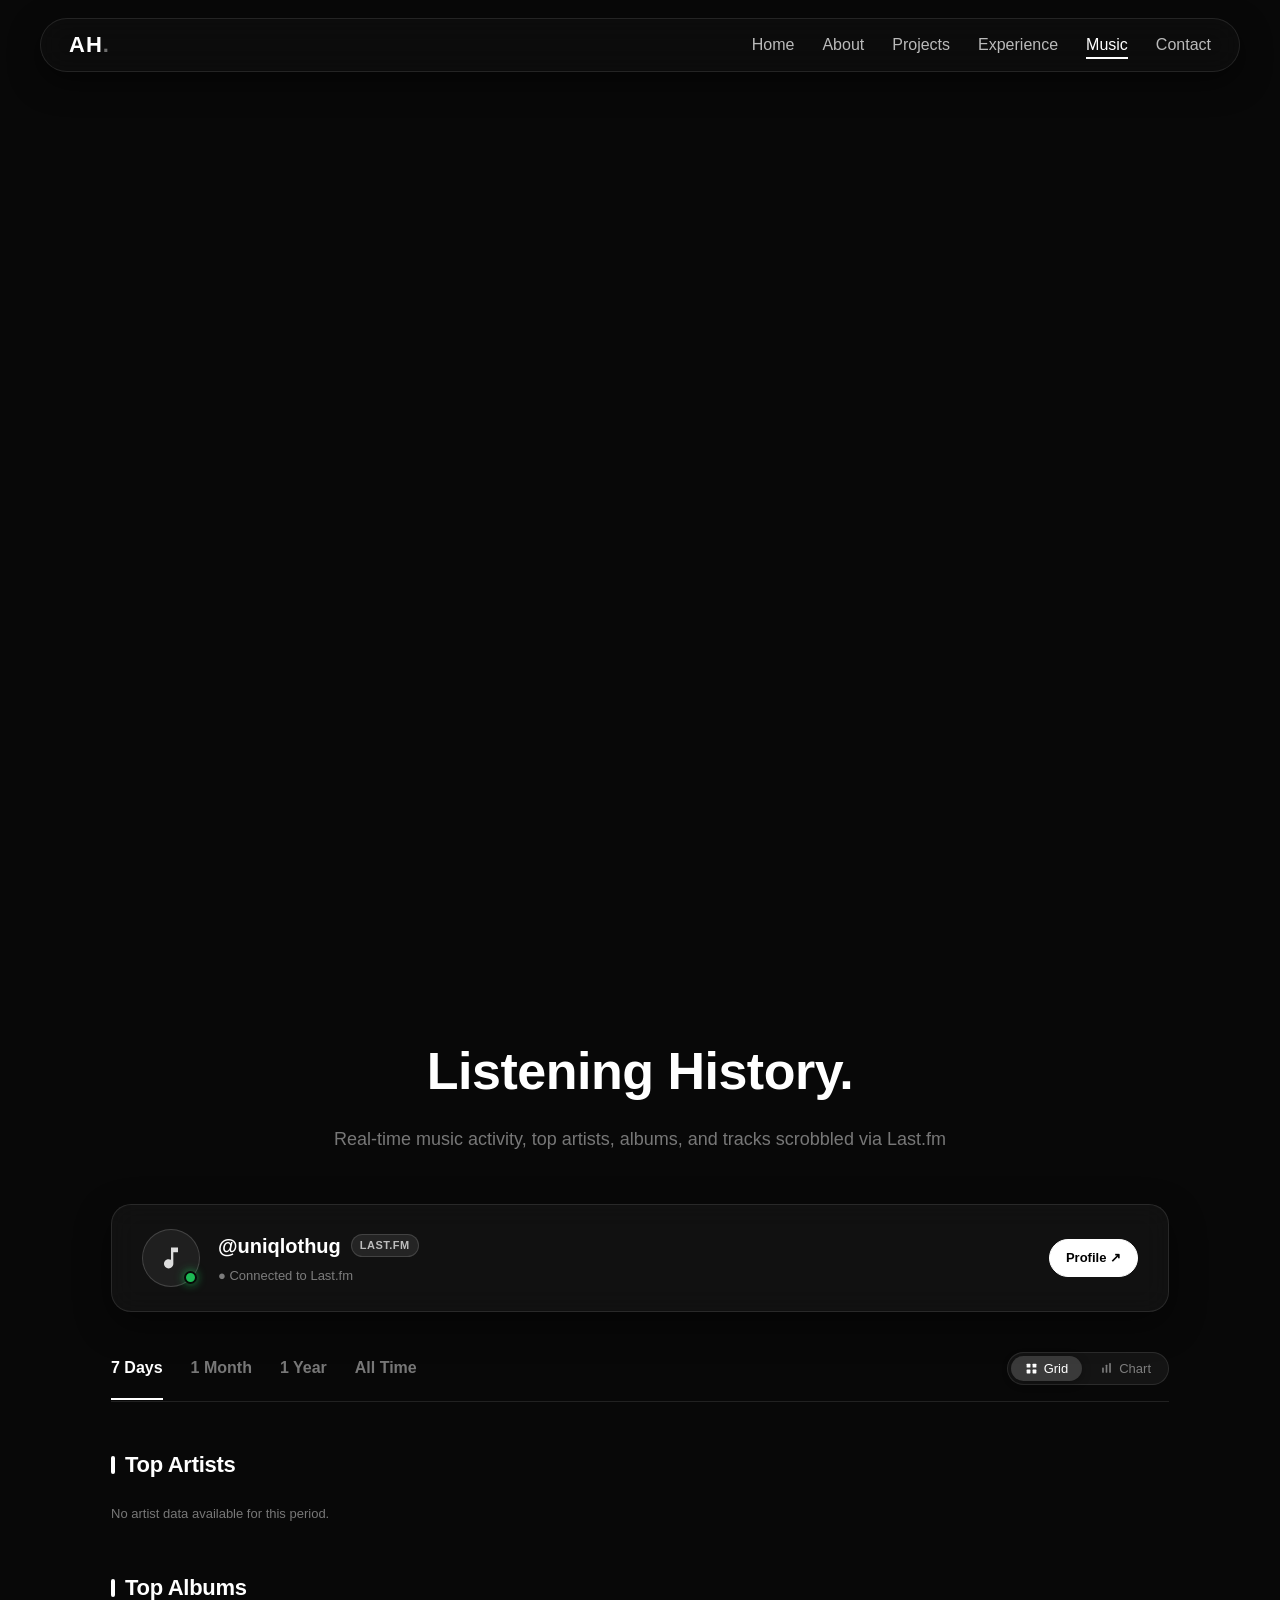
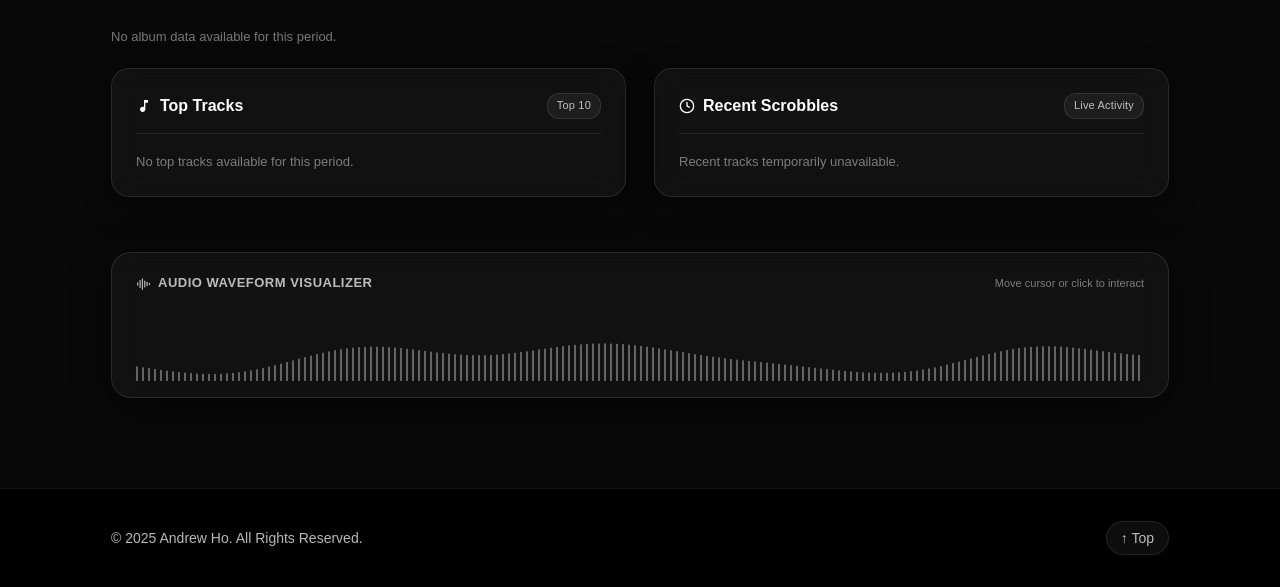
==== music.html @ 62d34abd "added last fm section" ====
<!doctype html>
<html lang="en">
  <head>
    <meta charset="UTF-8" />
    <meta name="viewport" content="width=device-width, initial-scale=1.0" />
    <title>Music | Andrew Ho</title>
    <link rel="stylesheet" href="style.css" />
    <link rel="stylesheet" href="music.css" />
  </head>

  <body>
    <!-- ----------------------- navigation ----------------------- -->
    <header id="header">
      <div class="container">
        <nav id="navbar">
          <a href="index.html#header" class="nav-logo">AH<span>.</span></a>
          <ul class="nav-links" id="navLinks">
            <li><a href="index.html#header">Home</a></li>
            <li><a href="index.html#about">About</a></li>
            <li><a href="index.html#projects">Projects</a></li>
            <li><a href="index.html#experience">Experience</a></li>
            <li><a href="music.html" class="active">Music</a></li>
            <li><a href="index.html#contact">Contact</a></li>
          </ul>
          <div class="nav-toggle" id="navToggle" aria-label="Toggle navigation">
            <span></span>
            <span></span>
            <span></span>
          </div>
        </nav>
      </div>
    </header>

    <!-- ----------------------- music section ----------------------- -->
    <section class="music-page-section" id="music">
      <div class="container">
        <!-- Section Header -->
        <h1 class="section-title">Listening History<span>.</span></h1>
        <p class="section-subtitle">
          Real-time music activity, top artists, albums, and tracks scrobbled
          via Last.fm
        </p>

        <!-- User Stats & Profile Card -->
        <div class="music-user-card">
          <div class="user-card-left">
            <div class="user-avatar-wrap">
              <svg
                viewBox="0 0 24 24"
                width="28"
                height="28"
                fill="currentColor"
              >
                <path
                  d="M12 3v10.55c-.59-.34-1.27-.55-2-.55-2.21 0-4 1.79-4 4s1.79 4 4 4 4-1.79 4-4V7h4V3h-6z"
                />
              </svg>
              <div
                class="user-status-ping"
                title="Live scrobbling active"
              ></div>
            </div>
            <div class="user-info-text">
              <h3>
                <span id="displayUsername">uniqlothug</span>
                <span class="user-account-badge">Last.fm</span>
              </h3>
              <p class="user-sub-status">
                <span>● Connected to Last.fm</span>
              </p>
            </div>
          </div>

          <div class="user-card-actions">
            <a
              class="music-btn music-btn-primary"
              id="lfmProfileBtn"
              href="https://www.last.fm/user/uniqlothug"
              target="_blank"
              rel="noopener noreferrer"
            >
              Profile ↗
            </a>
          </div>
        </div>

        <!-- Filter & Control Panel -->
        <div class="music-controls-panel">
          <!-- Time Period Tabs -->
          <div class="music-tabs" role="tablist" aria-label="Time period">
            <button
              class="music-tab active"
              data-period="7day"
              role="tab"
              aria-selected="true"
            >
              7 Days
            </button>
            <button
              class="music-tab"
              data-period="1month"
              role="tab"
              aria-selected="false"
            >
              1 Month
            </button>
            <button
              class="music-tab"
              data-period="12month"
              role="tab"
              aria-selected="false"
            >
              1 Year
            </button>
            <button
              class="music-tab"
              data-period="overall"
              role="tab"
              aria-selected="false"
            >
              All Time
            </button>
          </div>

          <!-- View Mode Toggle -->
          <div class="view-pill-group" role="group" aria-label="View layout">
            <button
              class="view-pill-btn active"
              data-view="grid"
              aria-pressed="true"
            >
              <svg
                viewBox="0 0 24 24"
                width="13"
                height="13"
                fill="currentColor"
              >
                <rect x="3" y="3" width="7" height="7" rx="1" />
                <rect x="14" y="3" width="7" height="7" rx="1" />
                <rect x="3" y="14" width="7" height="7" rx="1" />
                <rect x="14" y="14" width="7" height="7" rx="1" />
              </svg>
              Grid
            </button>
            <button
              class="view-pill-btn"
              data-view="chart"
              aria-pressed="false"
            >
              <svg
                viewBox="0 0 24 24"
                width="13"
                height="13"
                fill="currentColor"
              >
                <rect x="4" y="10" width="3" height="10" rx="1" />
                <rect x="10.5" y="5" width="3" height="15" rx="1" />
                <rect x="17" y="2" width="3" height="18" rx="1" />
              </svg>
              Chart
            </button>
          </div>
        </div>

        <!-- Section: Top Artists -->
        <div class="music-sub-heading">
          <h2 class="music-sub-title">Top Artists</h2>
        </div>
        <div id="artists-container">
          <div class="music-cards-grid" id="artists-grid">
            <!-- Populated dynamically / skeletons -->
          </div>
        </div>

        <!-- Section: Top Albums -->
        <div class="music-sub-heading">
          <h2 class="music-sub-title">Top Albums</h2>
        </div>
        <div id="albums-container">
          <div class="music-cards-grid" id="albums-grid">
            <!-- Populated dynamically / skeletons -->
          </div>
        </div>

        <!-- Dual Column: Top Tracks & Recent Scrobbles -->
        <div class="tracks-dual-layout">
          <!-- Left: Top Tracks -->
          <div class="tracks-panel-card">
            <div class="tracks-panel-header">
              <span class="tracks-panel-title">
                <svg
                  viewBox="0 0 24 24"
                  width="16"
                  height="16"
                  fill="currentColor"
                >
                  <path
                    d="M12 3v10.55c-.59-.34-1.27-.55-2-.55-2.21 0-4 1.79-4 4s1.79 4 4 4 4-1.79 4-4V7h4V3h-6z"
                  />
                </svg>
                Top Tracks
              </span>
              <span class="music-play-tag" id="topTracksCount">Top 10</span>
            </div>
            <div id="top-tracks-list">
              <!-- Populated dynamically -->
            </div>
          </div>

          <!-- Right: Recent Tracks -->
          <div class="tracks-panel-card">
            <div class="tracks-panel-header">
              <span class="tracks-panel-title">
                <svg
                  viewBox="0 0 24 24"
                  width="16"
                  height="16"
                  fill="none"
                  stroke="currentColor"
                  stroke-width="2"
                >
                  <circle cx="12" cy="12" r="10" />
                  <polyline points="12 6 12 12 16 14" />
                </svg>
                Recent Scrobbles
              </span>
              <span class="music-play-tag">Live Activity</span>
            </div>
            <div id="recent-tracks-list">
              <!-- Populated dynamically -->
            </div>
          </div>
        </div>

        <!-- Interactive Audio Visualizer Dock -->
        <div class="music-visualizer-dock">
          <div class="dock-header">
            <span class="dock-title">
              <svg
                viewBox="0 0 24 24"
                width="14"
                height="14"
                fill="currentColor"
              >
                <rect x="2" y="9" width="2" height="6" rx="1" />
                <rect x="6" y="5" width="2" height="14" rx="1" />
                <rect x="10" y="2" width="2" height="20" rx="1" />
                <rect x="14" y="6" width="2" height="12" rx="1" />
                <rect x="18" y="8" width="2" height="8" rx="1" />
                <rect x="22" y="10" width="2" height="4" rx="1" />
              </svg>
              Audio Waveform Visualizer
            </span>
            <span class="dock-hint">Move cursor or click to interact</span>
          </div>
          <div class="wave-wrap" id="waveWrap">
            <canvas class="wave-viz" id="waveViz" aria-hidden="true"></canvas>
          </div>
        </div>
      </div>
    </section>

    <!-- ----------------------- footer ----------------------- -->
    <footer class="footer">
      <div class="container footer-content">
        <div class="footer-left">
          <p>&copy; 2025 Andrew Ho. All Rights Reserved.</p>
        </div>
        <div class="footer-right">
          <a href="#header" class="back-to-top" title="Back to top">
            &uarr; Top
          </a>
        </div>
      </div>
    </footer>

    <!-- Scripts -->
    <script src="music.js"></script>
  </body>
</html>
---- style.css ----
/* -------------------------------------------------------------
   ANDREW HO - PORTFOLIO STYLESHEET
   Aesthetic Theme: Dark, Sleek, Cyber/Frosted Glass Minimalist
   ------------------------------------------------------------- */

:root {
    --bg-primary: #080808;
    --bg-secondary: #111111;
    --card-bg: rgba(255, 255, 255, 0.04);
    --card-bg-hover: rgba(255, 255, 255, 0.07);
    --card-border: rgba(255, 255, 255, 0.1);
    --card-border-hover: rgba(255, 255, 255, 0.25);
    --text-primary: #ffffff;
    --text-secondary: rgba(255, 255, 255, 0.72);
    --text-muted: rgba(255, 255, 255, 0.45);
    --accent: #ffffff;
    --glass-nav-bg: rgba(14, 14, 14, 0.75);
    --transition-smooth: all 0.3s cubic-bezier(0.25, 0.8, 0.25, 1);
}

* {
    margin: 0;
    padding: 0;
    font-family: 'HelveticaNeue', -apple-system, BlinkMacSystemFont, 'Segoe UI', Roboto, Helvetica, Arial, sans-serif;
    box-sizing: border-box;
}

html {
    scroll-behavior: smooth;
    background: var(--bg-primary);
    color: var(--text-primary);
}

body {
    background: var(--bg-primary);
    color: var(--text-primary);
    overflow-x: hidden;
    line-height: 1.6;
}

/* Custom Scrollbar */
::-webkit-scrollbar {
    width: 8px;
}
::-webkit-scrollbar-track {
    background: #080808;
}
::-webkit-scrollbar-thumb {
    background: #262626;
    border-radius: 4px;
}
::-webkit-scrollbar-thumb:hover {
    background: #444444;
}

.container {
    width: 85%;
    max-width: 1200px;
    margin: 0 auto;
    padding: 0 15px;
}

/* ----------------------- Navigation ----------------------- */
nav {
    display: flex;
    align-items: center;
    justify-content: space-between;
    position: fixed;
    top: 18px;
    left: 50%;
    transform: translateX(-50%);
    width: calc(100% - 40px);
    max-width: 1200px;
    height: 54px;
    padding: 0 28px;
    background: var(--glass-nav-bg);
    backdrop-filter: blur(14px);
    -webkit-backdrop-filter: blur(14px);
    border: 1px solid var(--card-border);
    border-radius: 36px;
    z-index: 999;
    box-shadow: 0 10px 30px rgba(0, 0, 0, 0.5);
    transition: var(--transition-smooth);
}

.nav-logo {
    color: var(--text-primary);
    text-decoration: none;
    font-size: 22px;
    font-weight: 700;
    letter-spacing: 1px;
}

.nav-logo span {
    color: rgba(255, 255, 255, 0.4);
}

nav ul.nav-links {
    display: flex;
    align-items: center;
    list-style: none;
    gap: 28px;
}

nav ul.nav-links li a {
    color: var(--text-secondary);
    text-decoration: none;
    font-size: 16px;
    font-weight: 500;
    position: relative;
    padding: 4px 0;
    transition: color 0.25s ease;
}

nav ul.nav-links li a::after {
    content: '';
    width: 0;
    height: 2px;
    background: #ffffff;
    position: absolute;
    left: 0;
    bottom: -2px;
    transition: width 0.3s ease;
}

nav ul.nav-links li a:hover,
nav ul.nav-links li a.active {
    color: #ffffff;
}

nav ul.nav-links li a:hover::after,
nav ul.nav-links li a.active::after {
    width: 100%;
}

/* Mobile Nav Toggle */
.nav-toggle {
    display: none;
    flex-direction: column;
    justify-content: space-between;
    width: 24px;
    height: 18px;
    cursor: pointer;
}

.nav-toggle span {
    display: block;
    height: 2px;
    width: 100%;
    background: #ffffff;
    border-radius: 2px;
    transition: var(--transition-smooth);
}

.nav-toggle.open span:nth-child(1) {
    transform: translateY(8px) rotate(45deg);
}
.nav-toggle.open span:nth-child(2) {
    opacity: 0;
}
.nav-toggle.open span:nth-child(3) {
    transform: translateY(-8px) rotate(-45deg);
}

/* ----------------------- Hero Header ----------------------- */
#header {
    width: 100%;
    min-height: 100vh;
    background-image: url(images/bg4.gif);
    background-size: cover;
    background-attachment: fixed;
    background-position: center;
    position: relative;
    display: flex;
    align-items: center;
}

#header::before {
    content: '';
    position: absolute;
    top: 0;
    left: 0;
    width: 100%;
    height: 100%;
    background: linear-gradient(180deg, rgba(8, 8, 8, 0.4) 0%, rgba(8, 8, 8, 0.85) 100%);
    pointer-events: none;
}

.header-content {
    position: relative;
    z-index: 2;
    padding-top: 60px;
}

.header-text {
    width: fit-content;
    font-size: 72px;
    font-weight: 700;
    letter-spacing: -1px;
    line-height: 1.1;
    cursor: default;
}

.header-text span {
    font-size: 82px;
    color: #ffffff;
    text-shadow: 0 0 20px rgba(255, 255, 255, 0.25);
}

.location {
    font-size: 20px;
    color: var(--text-secondary);
    display: flex;
    align-items: center;
    gap: 8px;
    margin: 14px 0 10px 0;
    font-weight: 400;
}

.location img {
    width: 20px;
    height: auto;
    opacity: 0.9;
}

.header-text2 {
    width: fit-content;
    font-size: 32px;
    color: var(--text-secondary);
    cursor: default;
    font-weight: 300;
    letter-spacing: 0.5px;
}

/* Hero Social Icons */
.icons {
    margin-top: 36px;
}

.icons ul {
    display: flex;
    gap: 24px;
    list-style: none;
    padding: 0;
}

.icons ul li a {
    display: inline-block;
    padding: 10px;
    background: rgba(255, 255, 255, 0.05);
    border: 1px solid rgba(255, 255, 255, 0.1);
    border-radius: 50%;
    transition: var(--transition-smooth);
}

.icons img {
    width: 44px;
    height: 44px;
    display: block;
    transition: var(--transition-smooth);
    filter: drop-shadow(0 2px 8px rgba(0, 0, 0, 0.4));
}

.icons ul li a:hover {
    background: rgba(255, 255, 255, 0.15);
    border-color: rgba(255, 255, 255, 0.35);
    transform: translateY(-4px) scale(1.1);
    box-shadow: 0 8px 24px rgba(255, 255, 255, 0.1);
}

/* ----------------------- Shared Section Titles ----------------------- */
section {
    padding: 110px 0 90px;
    position: relative;
}

.section-title {
    font-size: 52px;
    font-weight: 700;
    text-align: center;
    letter-spacing: -0.5px;
    margin-bottom: 12px;
    cursor: default;
}

.section-subtitle {
    text-align: center;
    color: var(--text-muted);
    font-size: 18px;
    margin-bottom: 50px;
}

/* ----------------------- About Section ----------------------- */
#about {
    background: #080808;
    border-top: 1px solid rgba(255, 255, 255, 0.05);
}

.about-row {
    display: flex;
    align-items: flex-start;
    justify-content: space-between;
    gap: 48px;
    margin-top: 20px;
}

.about-col-left {
    flex: 0 0 380px;
}

.about-col-right {
    flex: 1;
}

/* Aesthetic Display Card */
.aesthetic-card {
    background: var(--card-bg);
    border: 1px solid var(--card-border);
    border-radius: 18px;
    overflow: hidden;
    backdrop-filter: blur(12px);
    transition: var(--transition-smooth);
}

.aesthetic-card:hover {
    border-color: var(--card-border-hover);
    box-shadow: 0 12px 36px rgba(0, 0, 0, 0.6);
}

.aesthetic-media {
    position: relative;
    width: 100%;
    height: 380px;
    overflow: hidden;
}

.about-img {
    width: 100%;
    height: 100%;
    object-fit: cover;
    display: block;
    transition: transform 0.6s ease;
}

.aesthetic-card:hover .about-img {
    transform: scale(1.04);
}

.aesthetic-overlay {
    position: absolute;
    inset: 0;
    background: linear-gradient(180deg, rgba(0,0,0,0) 50%, rgba(8,8,8,0.95) 100%);
}

.aesthetic-info {
    padding: 24px;
}

.info-pill {
    display: inline-flex;
    align-items: center;
    gap: 8px;
    padding: 6px 14px;
    background: rgba(255, 255, 255, 0.08);
    border: 1px solid rgba(255, 255, 255, 0.15);
    border-radius: 20px;
    font-size: 13px;
    font-weight: 500;
    margin-bottom: 16px;
}

.pill-dot {
    width: 8px;
    height: 8px;
    background: #00ff88;
    border-radius: 50%;
    box-shadow: 0 0 8px #00ff88;
}

.info-details p {
    font-size: 14px;
    color: var(--text-secondary);
    margin-bottom: 6px;
}

.info-details strong {
    color: #ffffff;
}

/* About Paragraphs */
.about-para {
    font-size: 18px;
    color: var(--text-secondary);
    line-height: 1.75;
}

.about-para a {
    color: #ffffff;
    text-decoration: underline;
    text-underline-offset: 4px;
    transition: opacity 0.2s ease;
}

.about-para a:hover {
    opacity: 0.8;
}

.about-hobbies {
    margin-top: 30px;
    padding-top: 25px;
    border-top: 1px solid rgba(255, 255, 255, 0.08);
}

/* Tech Stack Container */
.tech-stack-container {
    margin: 32px 0 24px 0;
}

.stack-heading {
    font-size: 20px;
    font-weight: 600;
    margin-bottom: 16px;
    color: #ffffff;
    letter-spacing: 0.5px;
}

.stack-grid {
    display: grid;
    grid-template-columns: repeat(auto-fill, minmax(130px, 1fr));
    gap: 12px;
    list-style: none;
    padding: 0;
}

.stack-item {
    display: flex;
    align-items: center;
    gap: 10px;
    padding: 10px 14px;
    background: var(--card-bg);
    border: 1px solid var(--card-border);
    border-radius: 12px;
    font-size: 14px;
    font-weight: 500;
    color: #ffffff;
    transition: var(--transition-smooth);
    cursor: default;
    white-space: nowrap;
}

.stack-item img {
    width: 24px;
    height: 24px;
    object-fit: contain;
    transition: transform 0.3s ease;
    flex-shrink: 0;
}

.stack-item:hover {
    background: var(--card-bg-hover);
    border-color: var(--card-border-hover);
    transform: translateY(-3px);
    box-shadow: 0 4px 14px rgba(255, 255, 255, 0.05);
}

.stack-item:hover img {
    transform: scale(1.15);
}

/* ----------------------- Projects Section ----------------------- */
#projects {
    background-image: url(images/bg4.gif);
    background-size: cover;
    background-attachment: fixed;
    background-position: center;
    position: relative;
}

#projects::before {
    content: '';
    position: absolute;
    inset: 0;
    background: linear-gradient(180deg, rgba(8, 8, 8, 0.92) 0%, rgba(8, 8, 8, 0.95) 100%);
    pointer-events: none;
}

#projects .container {
    position: relative;
    z-index: 2;
}

.project-grid {
    display: grid;
    grid-template-columns: repeat(2, 1fr);
    gap: 30px;
}

.project-card {
    background: rgba(18, 18, 18, 0.85);
    border: 1px solid var(--card-border);
    border-radius: 18px;
    padding: 28px;
    backdrop-filter: blur(14px);
    -webkit-backdrop-filter: blur(14px);
    display: flex;
    flex-direction: column;
    justify-content: space-between;
    transition: var(--transition-smooth);
}

.project-card:hover {
    border-color: var(--card-border-hover);
    transform: translateY(-4px);
    box-shadow: 0 16px 40px rgba(0, 0, 0, 0.7);
}

.project-card.featured {
    grid-column: 1 / -1;
    display: grid;
    grid-template-columns: 420px 1fr;
    gap: 36px;
    align-items: center;
}

.project-image-wrapper {
    position: relative;
    width: 100%;
    height: 280px;
    background: #000000;
    border-radius: 12px;
    overflow: hidden;
    border: 1px solid rgba(255, 255, 255, 0.08);
    display: flex;
    align-items: center;
    justify-content: center;
}

.project-img {
    max-width: 90%;
    max-height: 90%;
    object-fit: contain;
    transition: transform 0.5s ease;
}

.project-card:hover .project-img {
    transform: scale(1.05);
}

.project-badge {
    position: absolute;
    top: 14px;
    left: 14px;
    padding: 4px 12px;
    background: rgba(0, 0, 0, 0.75);
    border: 1px solid rgba(255, 255, 255, 0.2);
    border-radius: 20px;
    font-size: 11px;
    font-weight: 600;
    letter-spacing: 0.5px;
    text-transform: uppercase;
}

.project-header-row {
    display: flex;
    align-items: center;
    justify-content: space-between;
    margin-bottom: 8px;
}

.project-title {
    font-size: 28px;
    font-weight: 700;
    color: #ffffff;
}

.project-tagline {
    font-size: 14px;
    font-weight: 500;
    color: rgba(255, 255, 255, 0.85);
    margin-bottom: 12px;
}

.project-desc {
    font-size: 15px;
    color: var(--text-secondary);
    line-height: 1.6;
    margin-bottom: 20px;
}

.project-tags {
    display: flex;
    flex-wrap: wrap;
    gap: 8px;
    margin-bottom: 20px;
}

.project-tags span {
    font-size: 12px;
    font-weight: 500;
    padding: 4px 10px;
    background: rgba(255, 255, 255, 0.06);
    border: 1px solid rgba(255, 255, 255, 0.12);
    border-radius: 6px;
    color: var(--text-secondary);
}

.project-link-btn {
    display: inline-flex;
    align-items: center;
    gap: 8px;
    padding: 8px 16px;
    background: rgba(255, 255, 255, 0.1);
    border: 1px solid rgba(255, 255, 255, 0.2);
    border-radius: 8px;
    color: #ffffff;
    font-size: 14px;
    font-weight: 500;
    text-decoration: none;
    transition: var(--transition-smooth);
}

.project-link-btn img {
    width: 18px;
    height: 18px;
}

.project-link-btn:hover {
    background: #ffffff;
    color: #000000;
    border-color: #ffffff;
}

.project-link-btn:hover img {
    filter: invert(1);
}

/* ----------------------- Experience & Education Section ----------------------- */
#experience {
    background: #080808;
    border-top: 1px solid rgba(255, 255, 255, 0.05);
}

/* Tabs */
.tab-titles {
    display: flex;
    justify-content: center;
    gap: 16px;
    margin-bottom: 40px;
}

.tab-links {
    background: rgba(255, 255, 255, 0.05);
    border: 1px solid rgba(255, 255, 255, 0.12);
    border-radius: 30px;
    padding: 10px 28px;
    font-size: 16px;
    font-weight: 500;
    color: var(--text-secondary);
    cursor: pointer;
    transition: var(--transition-smooth);
}

.tab-links:hover {
    color: #ffffff;
    background: rgba(255, 255, 255, 0.1);
}

.tab-links.active-link {
    color: #000000;
    background: #ffffff;
    border-color: #ffffff;
    font-weight: 600;
    box-shadow: 0 4px 16px rgba(255, 255, 255, 0.2);
}

.tab-contents {
    display: none;
    animation: fadeIn 0.4s ease-in-out;
}

.tab-contents.active-tab {
    display: block;
}

@keyframes fadeIn {
    from { opacity: 0; transform: translateY(8px); }
    to { opacity: 1; transform: translateY(0); }
}

/* Timeline Cards */
.timeline-card {
    background: var(--card-bg);
    border: 1px solid var(--card-border);
    border-radius: 18px;
    padding: 36px;
    backdrop-filter: blur(12px);
    transition: var(--transition-smooth);
}

.timeline-card:hover {
    border-color: var(--card-border-hover);
}

.timeline-header {
    display: flex;
    align-items: center;
    gap: 24px;
    margin-bottom: 24px;
    padding-bottom: 20px;
    border-bottom: 1px solid rgba(255, 255, 255, 0.08);
}

.timeline-logo-wrap {
    width: 72px;
    height: 72px;
    background: rgba(255, 255, 255, 0.05);
    border: 1px solid rgba(255, 255, 255, 0.12);
    border-radius: 14px;
    display: flex;
    align-items: center;
    justify-content: center;
    padding: 8px;
    flex-shrink: 0;
}

.org-logo {
    max-width: 100%;
    max-height: 100%;
    object-fit: contain;
}

.timeline-meta {
    flex: 1;
}

.timeline-role-row {
    display: flex;
    align-items: center;
    justify-content: space-between;
    flex-wrap: wrap;
    gap: 8px;
}

.timeline-role {
    font-size: 24px;
    font-weight: 700;
    color: #ffffff;
}

.timeline-date {
    font-size: 14px;
    color: var(--text-muted);
    font-weight: 500;
}

.timeline-org {
    font-size: 17px;
    font-weight: 500;
    color: var(--text-secondary);
    margin-top: 4px;
}

.timeline-loc {
    font-size: 13px;
    color: var(--text-muted);
}

/* Accordion Dropdown */
.qa-dropdown {
    margin-top: 16px;
}

.qa-dropdown-toggle {
    display: flex;
    align-items: center;
    justify-content: space-between;
    width: 100%;
    background: rgba(255, 255, 255, 0.04);
    border: 1px solid rgba(255, 255, 255, 0.08);
    border-radius: 10px;
    padding: 12px 18px;
    color: #ffffff;
    font-size: 15px;
    font-weight: 500;
    cursor: pointer;
    transition: var(--transition-smooth);
}

.qa-dropdown-toggle:hover {
    background: rgba(255, 255, 255, 0.08);
    border-color: rgba(255, 255, 255, 0.18);
}

.dropdown-arrow {
    font-size: 14px;
    transition: transform 0.3s ease;
}

.qa-dropdown-toggle.active .dropdown-arrow {
    transform: rotate(180deg);
}

.qa-dropdown-content {
    display: none;
    padding: 16px 8px 8px 8px;
    animation: fadeIn 0.3s ease;
}

.qa-dropdown-content.show {
    display: block;
}

.exp-bullet-list {
    list-style: none;
    padding: 0;
}

.exp-bullet-list li {
    position: relative;
    padding-left: 24px;
    margin-bottom: 12px;
    font-size: 15px;
    color: var(--text-secondary);
    line-height: 1.6;
}

.exp-bullet-list li::before {
    content: '—';
    position: absolute;
    left: 0;
    color: rgba(255, 255, 255, 0.4);
    font-weight: 700;
}

.exp-tags {
    display: flex;
    flex-wrap: wrap;
    gap: 8px;
    margin-top: 24px;
    padding-top: 18px;
    border-top: 1px solid rgba(255, 255, 255, 0.06);
}

.exp-tags span {
    font-size: 12px;
    padding: 4px 10px;
    background: rgba(255, 255, 255, 0.05);
    border: 1px solid rgba(255, 255, 255, 0.1);
    border-radius: 6px;
    color: var(--text-muted);
}

/* ----------------------- Contact Section ----------------------- */
#contact {
    background: #080808;
    border-top: 1px solid rgba(255, 255, 255, 0.05);
}

.contact-wrapper {
    max-width: 1000px;
    margin: 0 auto;
}

.contact-grid {
    display: grid;
    grid-template-columns: repeat(3, 1fr);
    gap: 28px;
    margin-top: 24px;
    justify-content: center;
}

.contact-card {
    background: var(--card-bg);
    border: 1px solid var(--card-border);
    border-radius: 18px;
    padding: 34px 24px;
    text-align: center;
    backdrop-filter: blur(12px);
    -webkit-backdrop-filter: blur(12px);
    display: flex;
    flex-direction: column;
    align-items: center;
    justify-content: space-between;
    transition: var(--transition-smooth);
    min-height: 250px;
}

.contact-card:hover {
    border-color: var(--card-border-hover);
    transform: translateY(-4px);
    box-shadow: 0 14px 36px rgba(0, 0, 0, 0.5);
}

.contact-icon-wrap {
    width: 64px;
    height: 64px;
    background: rgba(255, 255, 255, 0.05);
    border: 1px solid rgba(255, 255, 255, 0.1);
    border-radius: 50%;
    display: flex;
    align-items: center;
    justify-content: center;
    margin-bottom: 16px;
    transition: var(--transition-smooth);
}

.contact-card:hover .contact-icon-wrap {
    background: rgba(255, 255, 255, 0.12);
    border-color: rgba(255, 255, 255, 0.25);
    transform: scale(1.08);
}

.contact-icon-wrap img {
    width: 30px;
    height: 30px;
    object-fit: contain;
}

.contact-card h3 {
    font-size: 20px;
    font-weight: 600;
    margin-bottom: 6px;
    color: #ffffff;
}

.contact-card p {
    font-size: 14px;
    color: var(--text-muted);
    margin-bottom: 20px;
    word-break: break-word;
}

.contact-card-actions {
    display: flex;
    gap: 10px;
    width: 100%;
    justify-content: center;
    margin-top: auto;
}

.btn-copy-email,
.btn-direct-link {
    padding: 9px 16px;
    font-size: 13px;
    font-weight: 500;
    border-radius: 8px;
    cursor: pointer;
    text-decoration: none;
    transition: var(--transition-smooth);
    display: inline-flex;
    align-items: center;
    justify-content: center;
}

.btn-copy-email {
    background: rgba(255, 255, 255, 0.08);
    border: 1px solid rgba(255, 255, 255, 0.15);
    color: #ffffff;
    flex: 1;
    max-width: 120px;
}

.btn-copy-email:hover {
    background: rgba(255, 255, 255, 0.2);
    border-color: rgba(255, 255, 255, 0.35);
}

.btn-direct-link {
    background: #ffffff;
    border: 1px solid #ffffff;
    color: #000000;
    flex: 1;
    max-width: 130px;
}

.btn-direct-link:hover {
    background: rgba(255, 255, 255, 0.85);
    border-color: rgba(255, 255, 255, 0.85);
    transform: translateY(-2px);
}

.contact-card-actions .single-action {
    max-width: 160px;
    width: 100%;
}

/* ----------------------- Footer ----------------------- */
.footer {
    background: #000000;
    border-top: 1px solid rgba(255, 255, 255, 0.08);
    padding: 36px 0;
}

.footer-content {
    display: flex;
    align-items: center;
    justify-content: space-between;
}

.footer-left p {
    font-size: 14px;
    color: var(--text-secondary);
}

.footer-sub {
    font-size: 12px;
    color: var(--text-muted);
}

.back-to-top {
    color: var(--text-secondary);
    text-decoration: none;
    font-size: 14px;
    padding: 8px 14px;
    background: rgba(255, 255, 255, 0.05);
    border: 1px solid rgba(255, 255, 255, 0.1);
    border-radius: 20px;
    transition: var(--transition-smooth);
}

.back-to-top:hover {
    background: rgba(255, 255, 255, 0.15);
    color: #ffffff;
    border-color: rgba(255, 255, 255, 0.3);
}

/* ----------------------- Floating Music Player Widget ----------------------- */
.player-widget {
    position: fixed;
    bottom: 24px;
    right: 24px;
    background: rgba(16, 16, 16, 0.88);
    backdrop-filter: blur(16px);
    -webkit-backdrop-filter: blur(16px);
    border: 1px solid rgba(255, 255, 255, 0.14);
    box-shadow: 0 12px 40px rgba(0, 0, 0, 0.6);
    border-radius: 40px;
    padding: 8px 18px 8px 12px;
    display: flex;
    align-items: center;
    gap: 12px;
    z-index: 1000;
    transition: var(--transition-smooth);
}

.player-widget:hover {
    border-color: rgba(255, 255, 255, 0.28);
    box-shadow: 0 16px 48px rgba(0, 0, 0, 0.8);
}

.player-control-btn {
    width: 38px;
    height: 38px;
    border-radius: 50%;
    background: #ffffff;
    border: none;
    color: #000000;
    display: flex;
    align-items: center;
    justify-content: center;
    cursor: pointer;
    transition: var(--transition-smooth);
    flex-shrink: 0;
}

.player-control-btn:hover {
    transform: scale(1.08);
    background: rgba(255, 255, 255, 0.9);
}

.player-details {
    display: flex;
    flex-direction: column;
}

.player-track {
    font-size: 13px;
    font-weight: 600;
    color: #ffffff;
    line-height: 1.2;
}

.player-artist {
    font-size: 11px;
    color: var(--text-muted);
}

/* Equalizer Bars Animation */
.visualizer {
    display: flex;
    align-items: flex-end;
    gap: 3px;
    height: 18px;
    padding-left: 6px;
}

.visualizer .bar {
    width: 3px;
    height: 4px;
    background: rgba(255, 255, 255, 0.35);
    border-radius: 2px;
    transition: height 0.2s ease, background 0.2s ease;
}

.player-widget.playing .visualizer .bar {
    background: #ffffff;
    animation: bounce 1.2s ease-in-out infinite alternate;
}

.player-widget.playing .visualizer .bar:nth-child(1) { animation-delay: 0.1s; }
.player-widget.playing .visualizer .bar:nth-child(2) { animation-delay: 0.35s; }
.player-widget.playing .visualizer .bar:nth-child(3) { animation-delay: 0.2s; }
.player-widget.playing .visualizer .bar:nth-child(4) { animation-delay: 0.45s; }

@keyframes bounce {
    0% { height: 4px; }
    50% { height: 16px; }
    100% { height: 7px; }
}

/* ----------------------- Toast Alert ----------------------- */
.toast {
    position: fixed;
    bottom: 30px;
    left: 50%;
    transform: translateX(-50%) translateY(100px);
    background: rgba(20, 20, 20, 0.95);
    border: 1px solid rgba(255, 255, 255, 0.2);
    backdrop-filter: blur(12px);
    color: #ffffff;
    padding: 10px 22px;
    border-radius: 30px;
    font-size: 14px;
    font-weight: 500;
    box-shadow: 0 10px 30px rgba(0, 0, 0, 0.6);
    opacity: 0;
    transition: transform 0.35s cubic-bezier(0.175, 0.885, 0.32, 1.275), opacity 0.35s ease;
    z-index: 2000;
    pointer-events: none;
}

.toast.show {
    transform: translateX(-50%) translateY(0);
    opacity: 1;
}

/* ----------------------- Responsive Media Queries ----------------------- */
@media (max-width: 960px) {
    .header-text {
        font-size: 56px;
    }
    .header-text span {
        font-size: 64px;
    }
    .header-text2 {
        font-size: 26px;
    }
    .about-row {
        flex-direction: column;
    }
    .about-col-left {
        flex: 0 0 auto;
        width: 100%;
        max-width: 480px;
        margin: 0 auto;
    }
    .project-card.featured {
        grid-template-columns: 1fr;
    }
    .project-grid {
        grid-template-columns: 1fr;
    }
    .contact-grid {
        gap: 18px;
    }
}

@media (max-width: 768px) {
    .nav-toggle {
        display: flex;
    }
    nav ul.nav-links {
        position: fixed;
        top: 65px;
        left: 0;
        width: 100%;
        background: rgba(14, 14, 14, 0.96);
        backdrop-filter: blur(20px);
        -webkit-backdrop-filter: blur(20px);
        border: 1px solid var(--card-border);
        border-radius: 20px;
        flex-direction: column;
        padding: 24px 0;
        gap: 18px;
        display: none;
        box-shadow: 0 20px 40px rgba(0,0,0,0.8);
    }
    nav ul.nav-links.show-menu {
        display: flex;
    }
    .header-text {
        font-size: 42px;
    }
    .header-text span {
        font-size: 50px;
    }
    .header-text2 {
        font-size: 22px;
    }
    .section-title {
        font-size: 38px;
    }
    .timeline-card {
        padding: 24px;
    }
    .timeline-header {
        flex-direction: column;
        align-items: flex-start;
        gap: 16px;
    }
    .contact-grid {
        grid-template-columns: 1fr;
        max-width: 420px;
        margin: 20px auto 0;
        gap: 18px;
    }
    .footer-content {
        flex-direction: column;
        gap: 16px;
        text-align: center;
    }
    .player-widget {
        bottom: 16px;
        right: 16px;
    }
}
---- music.css ----
/* -------------------------------------------------------------
   ANDREW HO - MUSIC PAGE STYLESHEET (music.css)
   Aesthetic Theme: Matches Andrew's Portfolio exactly
   Dark Minimalist, Frosted Glass, Helvetica Neue/System Sans, Cyber Accents
   ------------------------------------------------------------- */

/* Main Section Wrapper */
.music-page-section {
    padding: 130px 0 90px;
    position: relative;
    z-index: 1;
}

/* ----------------------- User Hero Card ----------------------- */
.music-user-card {
    background: var(--card-bg);
    border: 1px solid var(--card-border);
    border-radius: 20px;
    padding: 24px 30px;
    backdrop-filter: blur(14px);
    -webkit-backdrop-filter: blur(14px);
    box-shadow: 0 12px 36px rgba(0, 0, 0, 0.45);
    display: flex;
    align-items: center;
    justify-content: space-between;
    gap: 24px;
    margin-bottom: 40px;
    transition: var(--transition-smooth);
}

.music-user-card:hover {
    border-color: var(--card-border-hover);
    box-shadow: 0 16px 44px rgba(0, 0, 0, 0.65);
}

.user-card-left {
    display: flex;
    align-items: center;
    gap: 18px;
}

.user-avatar-wrap {
    width: 58px;
    height: 58px;
    border-radius: 50%;
    background: rgba(255, 255, 255, 0.06);
    border: 1px solid rgba(255, 255, 255, 0.16);
    display: flex;
    align-items: center;
    justify-content: center;
    position: relative;
    flex-shrink: 0;
}

.user-avatar-wrap svg {
    color: #ffffff;
    opacity: 0.85;
}

.user-status-ping {
    position: absolute;
    bottom: 2px;
    right: 2px;
    width: 13px;
    height: 13px;
    border-radius: 50%;
    background: #1db954;
    border: 2px solid #080808;
    box-shadow: 0 0 10px rgba(29, 185, 84, 0.8);
}

.user-info-text h3 {
    font-size: 20px;
    font-weight: 700;
    color: var(--text-primary);
    display: flex;
    align-items: center;
    gap: 10px;
}

.user-account-badge {
    font-size: 11px;
    font-weight: 600;
    color: rgba(255, 255, 255, 0.7);
    background: rgba(255, 255, 255, 0.08);
    border: 1px solid rgba(255, 255, 255, 0.14);
    border-radius: 12px;
    padding: 2px 8px;
    text-transform: uppercase;
    letter-spacing: 0.5px;
}

.user-sub-status {
    font-size: 13px;
    color: var(--text-muted);
    margin-top: 4px;
    display: flex;
    align-items: center;
    gap: 8px;
}

.user-card-actions {
    display: flex;
    align-items: center;
    gap: 12px;
}

.music-btn {
    display: inline-flex;
    align-items: center;
    gap: 8px;
    padding: 8px 16px;
    border-radius: 24px;
    font-size: 13px;
    font-weight: 500;
    text-decoration: none;
    transition: var(--transition-smooth);
    cursor: pointer;
}

.music-btn-secondary {
    background: rgba(255, 255, 255, 0.05);
    border: 1px solid var(--card-border);
    color: var(--text-secondary);
}

.music-btn-secondary:hover {
    background: rgba(255, 255, 255, 0.12);
    border-color: var(--card-border-hover);
    color: #ffffff;
    transform: translateY(-2px);
}

.music-btn-primary {
    background: #ffffff;
    border: 1px solid #ffffff;
    color: #000000;
    font-weight: 600;
}

.music-btn-primary:hover {
    background: rgba(255, 255, 255, 0.88);
    transform: translateY(-2px);
    box-shadow: 0 6px 20px rgba(255, 255, 255, 0.2);
}

/* ----------------------- Filter & Control Bar ----------------------- */
.music-controls-panel {
    display: flex;
    align-items: center;
    justify-content: space-between;
    gap: 20px;
    margin-bottom: 35px;
    padding-bottom: 16px;
    border-bottom: 1px solid var(--card-border);
    flex-wrap: wrap;
}

/* Period Tabs (matches Andrew's .tab-titles and .tab-links) */
.music-tabs {
    display: flex;
    align-items: center;
    gap: 28px;
}

.music-tab {
    background: none;
    border: none;
    color: var(--text-muted);
    font-size: 16px;
    font-weight: 600;
    cursor: pointer;
    position: relative;
    padding: 6px 0;
    transition: var(--transition-smooth);
}

.music-tab:hover {
    color: var(--text-primary);
}

.music-tab::after {
    content: '';
    width: 0;
    height: 2px;
    background: #ffffff;
    position: absolute;
    left: 0;
    bottom: -17px;
    transition: width 0.3s cubic-bezier(0.25, 0.8, 0.25, 1);
}

.music-tab.active {
    color: var(--text-primary);
}

.music-tab.active::after {
    width: 100%;
}

/* View Mode Segmented Pill */
.view-pill-group {
    display: inline-flex;
    align-items: center;
    background: rgba(255, 255, 255, 0.05);
    border: 1px solid var(--card-border);
    border-radius: 24px;
    padding: 3px;
    gap: 4px;
}

.view-pill-btn {
    background: none;
    border: none;
    color: var(--text-muted);
    font-size: 13px;
    font-weight: 500;
    padding: 5px 14px;
    border-radius: 20px;
    cursor: pointer;
    display: inline-flex;
    align-items: center;
    gap: 6px;
    transition: var(--transition-smooth);
}

.view-pill-btn:hover {
    color: var(--text-primary);
}

.view-pill-btn.active {
    background: rgba(255, 255, 255, 0.16);
    color: #ffffff;
    box-shadow: 0 2px 10px rgba(0, 0, 0, 0.3);
}

/* ----------------------- Section Headings ----------------------- */
.music-sub-heading {
    display: flex;
    align-items: center;
    justify-content: space-between;
    margin: 45px 0 22px;
}

.music-sub-title {
    font-size: 22px;
    font-weight: 700;
    color: var(--text-primary);
    letter-spacing: -0.3px;
    display: flex;
    align-items: center;
    gap: 10px;
}

.music-sub-title::before {
    content: '';
    display: inline-block;
    width: 4px;
    height: 18px;
    background: #ffffff;
    border-radius: 2px;
}

/* ----------------------- Card Grid (Top Artists & Albums) ----------------------- */
.music-cards-grid {
    display: grid;
    grid-template-columns: repeat(5, 1fr);
    gap: 18px;
}

.music-card {
    background: var(--card-bg);
    border: 1px solid var(--card-border);
    border-radius: 16px;
    padding: 14px;
    backdrop-filter: blur(12px);
    -webkit-backdrop-filter: blur(12px);
    box-shadow: 0 8px 24px rgba(0, 0, 0, 0.35);
    display: flex;
    flex-direction: column;
    justify-content: space-between;
    text-decoration: none;
    transition: var(--transition-smooth);
    position: relative;
    overflow: hidden;
}

.music-card:hover {
    transform: translateY(-6px);
    border-color: var(--card-border-hover);
    background: var(--card-bg-hover);
    box-shadow: 0 16px 36px rgba(0, 0, 0, 0.6);
}

.music-card-img-wrap {
    position: relative;
    width: 100%;
    aspect-ratio: 1 / 1;
    background: #000000;
    border-radius: 12px;
    overflow: hidden;
    border: 1px solid rgba(255, 255, 255, 0.08);
}

.music-card-img-wrap img {
    width: 100%;
    height: 100%;
    object-fit: cover;
    display: block;
    transition: transform 0.5s ease;
}

.music-card:hover .music-card-img-wrap img {
    transform: scale(1.06);
}

.music-card-placeholder {
    width: 100%;
    height: 100%;
    display: flex;
    align-items: center;
    justify-content: center;
    background: linear-gradient(145deg, #121212, #1c1c1c);
    color: rgba(255, 255, 255, 0.2);
    font-size: 28px;
}

/* Card Rank Badge (matches Andrew's .project-badge) */
.music-rank-badge {
    position: absolute;
    top: 10px;
    left: 10px;
    padding: 3px 8px;
    background: rgba(0, 0, 0, 0.78);
    border: 1px solid rgba(255, 255, 255, 0.2);
    border-radius: 20px;
    font-size: 10px;
    font-weight: 700;
    letter-spacing: 0.5px;
    color: #ffffff;
    backdrop-filter: blur(8px);
}

.music-card-info {
    margin-top: 12px;
    display: flex;
    flex-direction: column;
}

.music-card-title {
    font-size: 14px;
    font-weight: 600;
    color: var(--text-primary);
    line-height: 1.3;
    white-space: nowrap;
    overflow: hidden;
    text-overflow: ellipsis;
}

.music-card-subtitle {
    font-size: 12px;
    color: var(--text-muted);
    margin-top: 2px;
    white-space: nowrap;
    overflow: hidden;
    text-overflow: ellipsis;
}

.music-card-footer {
    margin-top: 10px;
    display: flex;
    align-items: center;
    justify-content: space-between;
}

/* Play Count Tag (matches Andrew's .project-tags span) */
.music-play-tag {
    font-size: 11px;
    font-weight: 500;
    padding: 3px 9px;
    background: rgba(255, 255, 255, 0.05);
    border: 1px solid rgba(255, 255, 255, 0.1);
    border-radius: 12px;
    color: var(--text-secondary);
    letter-spacing: 0.2px;
}

/* ----------------------- Chart View (Horizontal Ranking Bars) ----------------------- */
.music-chart-container {
    background: var(--card-bg);
    border: 1px solid var(--card-border);
    border-radius: 18px;
    padding: 24px;
    backdrop-filter: blur(14px);
    box-shadow: 0 12px 36px rgba(0, 0, 0, 0.4);
    display: flex;
    flex-direction: column;
    gap: 12px;
}

.chart-row {
    display: grid;
    grid-template-columns: 36px 42px 180px 1fr 90px;
    align-items: center;
    gap: 16px;
    padding: 8px 12px;
    border-radius: 10px;
    transition: var(--transition-smooth);
}

.chart-row:hover {
    background: rgba(255, 255, 255, 0.04);
}

.chart-rank {
    font-size: 12px;
    font-weight: 700;
    color: var(--text-muted);
    text-align: center;
}

.chart-thumb {
    width: 42px;
    height: 42px;
    border-radius: 8px;
    overflow: hidden;
    background: #111;
    border: 1px solid rgba(255, 255, 255, 0.1);
    flex-shrink: 0;
}

.chart-thumb img {
    width: 100%;
    height: 100%;
    object-fit: cover;
}

.chart-details {
    min-width: 0;
}

.chart-title {
    font-size: 14px;
    font-weight: 600;
    color: var(--text-primary);
    white-space: nowrap;
    overflow: hidden;
    text-overflow: ellipsis;
}

.chart-artist {
    font-size: 12px;
    color: var(--text-muted);
    white-space: nowrap;
    overflow: hidden;
    text-overflow: ellipsis;
}

.chart-bar-track {
    width: 100%;
    height: 8px;
    background: rgba(255, 255, 255, 0.06);
    border-radius: 4px;
    overflow: hidden;
}

.chart-bar-fill {
    height: 100%;
    background: linear-gradient(90deg, rgba(255, 255, 255, 0.4), #ffffff);
    border-radius: 4px;
    width: 0;
    transition: width 0.7s cubic-bezier(0.16, 1, 0.3, 1);
}

.chart-count {
    font-size: 12px;
    font-weight: 600;
    color: var(--text-secondary);
    text-align: right;
    font-variant-numeric: tabular-nums;
}

/* ----------------------- Dual Column Tracks Section ----------------------- */
.tracks-dual-layout {
    display: grid;
    grid-template-columns: 1fr 1fr;
    gap: 28px;
    margin-top: 20px;
}

.tracks-panel-card {
    background: var(--card-bg);
    border: 1px solid var(--card-border);
    border-radius: 18px;
    padding: 24px;
    backdrop-filter: blur(14px);
    box-shadow: 0 10px 30px rgba(0, 0, 0, 0.4);
    display: flex;
    flex-direction: column;
    gap: 8px;
}

.tracks-panel-header {
    display: flex;
    align-items: center;
    justify-content: space-between;
    padding-bottom: 14px;
    margin-bottom: 6px;
    border-bottom: 1px solid rgba(255, 255, 255, 0.08);
}

.tracks-panel-title {
    font-size: 16px;
    font-weight: 700;
    color: var(--text-primary);
    display: flex;
    align-items: center;
    gap: 8px;
}

.track-row {
    display: flex;
    align-items: center;
    justify-content: space-between;
    gap: 14px;
    padding: 10px 12px;
    border-radius: 10px;
    text-decoration: none;
    transition: var(--transition-smooth);
}

.track-row:hover {
    background: rgba(255, 255, 255, 0.05);
    transform: translateX(4px);
}

.track-row-left {
    display: flex;
    align-items: center;
    gap: 12px;
    min-width: 0;
    flex: 1;
}

.track-index {
    font-size: 12px;
    font-weight: 600;
    color: var(--text-muted);
    font-variant-numeric: tabular-nums;
    width: 20px;
    flex-shrink: 0;
}

.track-text-group {
    min-width: 0;
    flex: 1;
}

.track-name {
    font-size: 14px;
    font-weight: 500;
    color: var(--text-primary);
    white-space: nowrap;
    overflow: hidden;
    text-overflow: ellipsis;
    display: block;
}

.track-row:hover .track-name {
    color: #ffffff;
}

.track-artist {
    font-size: 12px;
    color: var(--text-muted);
    white-space: nowrap;
    overflow: hidden;
    text-overflow: ellipsis;
    display: block;
    margin-top: 2px;
}

.track-meta {
    font-size: 11px;
    font-weight: 500;
    color: var(--text-muted);
    font-variant-numeric: tabular-nums;
    white-space: nowrap;
    flex-shrink: 0;
    padding: 3px 8px;
    background: rgba(255, 255, 255, 0.04);
    border: 1px solid rgba(255, 255, 255, 0.08);
    border-radius: 10px;
}

/* Equalizer Bars Animation (matches Andrew's .visualizer .bar) */
.live-equalizer {
    display: flex;
    align-items: flex-end;
    gap: 3px;
    height: 16px;
    flex-shrink: 0;
}

.eq-bar {
    width: 3px;
    border-radius: 2px;
    background: #1db954;
    height: 16px;
    transform-origin: bottom;
    animation: eq-bounce 1.3s ease-in-out infinite;
}

.eq-bar:nth-child(1) { animation-duration: 1.1s; animation-delay: -0.3s; }
.eq-bar:nth-child(2) { animation-duration: 0.8s; animation-delay: -0.7s; }
.eq-bar:nth-child(3) { animation-duration: 1.4s; animation-delay: -0.1s; }
.eq-bar:nth-child(4) { animation-duration: 1.0s; animation-delay: -0.5s; }

@keyframes eq-bounce {
    0%, 100% { transform: scaleY(0.25); }
    50% { transform: scaleY(1); }
}

/* ----------------------- Bottom Interactive Wave Visualizer Dock ----------------------- */
.music-visualizer-dock {
    margin-top: 55px;
    background: var(--card-bg);
    border: 1px solid var(--card-border);
    border-radius: 20px;
    padding: 20px 24px 16px;
    backdrop-filter: blur(14px);
    box-shadow: 0 12px 40px rgba(0, 0, 0, 0.45);
}

.dock-header {
    display: flex;
    align-items: center;
    justify-content: space-between;
    margin-bottom: 12px;
}

.dock-title {
    font-size: 13px;
    font-weight: 600;
    color: var(--text-secondary);
    display: flex;
    align-items: center;
    gap: 8px;
    text-transform: uppercase;
    letter-spacing: 0.5px;
}

.dock-hint {
    font-size: 11px;
    color: var(--text-muted);
}

.wave-wrap {
    width: 100%;
    height: 75px;
    position: relative;
    overflow: hidden;
}

.wave-viz {
    width: 100%;
    height: 100%;
    display: block;
    cursor: crosshair;
}

/* ----------------------- Skeleton Loaders ----------------------- */
.music-skeleton-card {
    background: rgba(255, 255, 255, 0.03);
    border: 1px solid rgba(255, 255, 255, 0.06);
    border-radius: 16px;
    padding: 14px;
    height: 250px;
    animation: music-pulse 1.4s ease-in-out infinite;
}

.music-skeleton-row {
    height: 48px;
    background: rgba(255, 255, 255, 0.03);
    border-radius: 10px;
    animation: music-pulse 1.4s ease-in-out infinite;
}

@keyframes music-pulse {
    0%, 100% { opacity: 0.85; }
    50% { opacity: 0.35; }
}

/* ----------------------- Responsive Media Queries ----------------------- */
@media (max-width: 1080px) {
    .music-cards-grid {
        grid-template-columns: repeat(3, 1fr);
    }
}

@media (max-width: 768px) {
    .music-page-section {
        padding: 100px 0 60px;
    }

    .music-user-card {
        flex-direction: column;
        align-items: flex-start;
        padding: 20px;
    }

    .user-card-actions {
        width: 100%;
        justify-content: flex-start;
        flex-wrap: wrap;
    }

    .music-controls-panel {
        flex-direction: column;
        align-items: flex-start;
    }

    .music-tabs {
        width: 100%;
        justify-content: space-between;
        gap: 12px;
    }

    .music-cards-grid {
        grid-template-columns: repeat(2, 1fr);
        gap: 12px;
    }

    .tracks-dual-layout {
        grid-template-columns: 1fr;
    }

    .chart-row {
        grid-template-columns: 28px 36px 120px 1fr 60px;
        gap: 10px;
    }
}
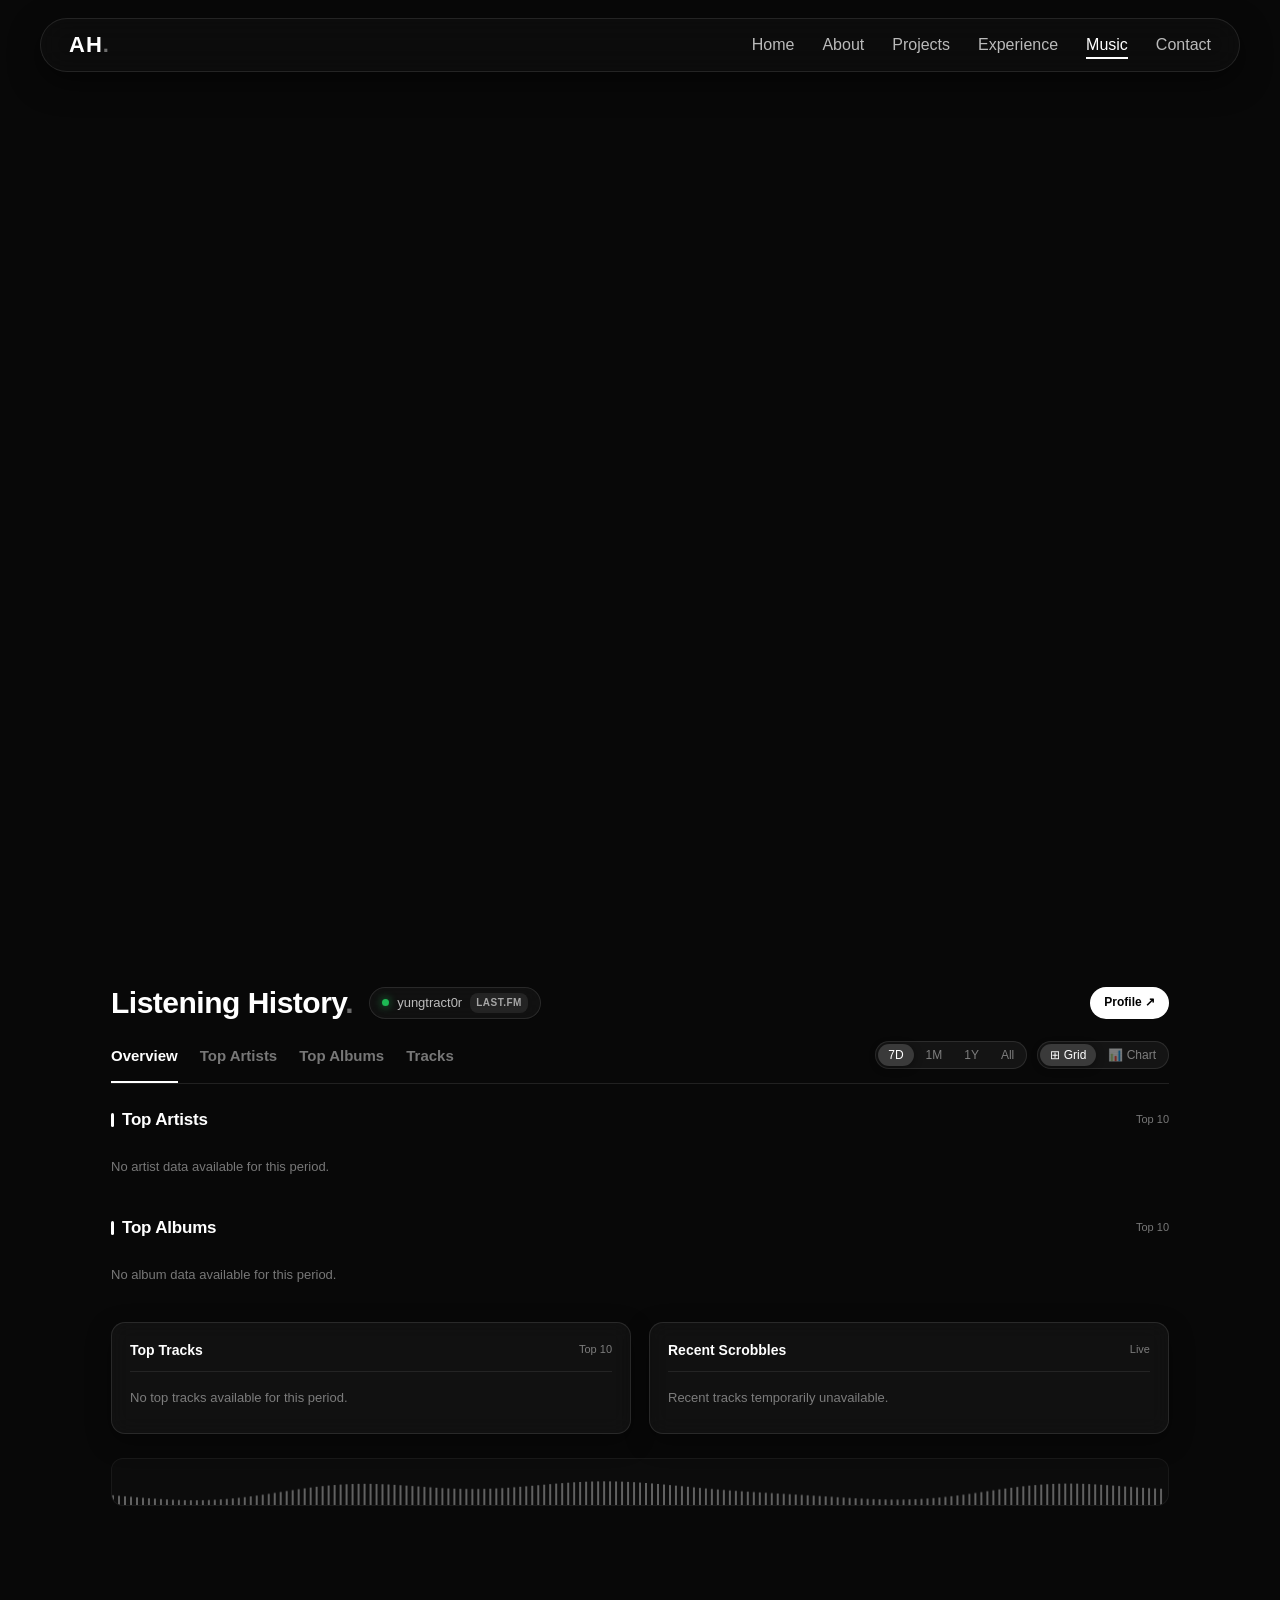
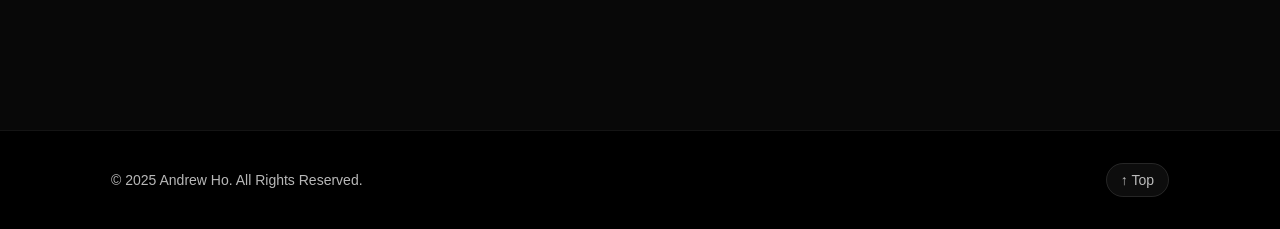
==== commit 4e50037b: "fixed music section" ====
--- a/music.html
+++ b/music.html
@@ -34,46 +34,20 @@
     <!-- ----------------------- music section ----------------------- -->
     <section class="music-page-section" id="music">
       <div class="container">
-        <!-- Section Header -->
-        <h1 class="section-title">Listening History<span>.</span></h1>
-        <p class="section-subtitle">
-          Real-time music activity, top artists, albums, and tracks scrobbled
-          via Last.fm
-        </p>
-
-        <!-- User Stats & Profile Card -->
-        <div class="music-user-card">
-          <div class="user-card-left">
-            <div class="user-avatar-wrap">
-              <svg
-                viewBox="0 0 24 24"
-                width="28"
-                height="28"
-                fill="currentColor"
-              >
-                <path
-                  d="M12 3v10.55c-.59-.34-1.27-.55-2-.55-2.21 0-4 1.79-4 4s1.79 4 4 4 4-1.79 4-4V7h4V3h-6z"
-                />
-              </svg>
-              <div
-                class="user-status-ping"
-                title="Live scrobbling active"
-              ></div>
-            </div>
-            <div class="user-info-text">
-              <h3>
-                <span id="displayUsername">uniqlothug</span>
-                <span class="user-account-badge">Last.fm</span>
-              </h3>
-              <p class="user-sub-status">
-                <span>● Connected to Last.fm</span>
-              </p>
-            </div>
-          </div>
-
-          <div class="user-card-actions">
+        <!-- Compact Hero Header -->
+        <div class="music-compact-header">
+          <div class="music-title-wrap">
+            <h1 class="music-title">Listening History<span>.</span></h1>
+            <div class="music-user-pill">
+              <span class="user-live-dot" title="Live scrobbling active"></span>
+              <span id="displayUsername">uniqlothug</span>
+              <span class="user-badge-tag">Last.fm</span>
+            </div>
+          </div>
+
+          <div class="music-header-actions">
             <a
-              class="music-btn music-btn-primary"
+              class="music-btn-profile"
               id="lfmProfileBtn"
               href="https://www.last.fm/user/uniqlothug"
               target="_blank"
@@ -84,178 +58,165 @@
           </div>
         </div>
 
-        <!-- Filter & Control Panel -->
-        <div class="music-controls-panel">
-          <!-- Time Period Tabs -->
-          <div class="music-tabs" role="tablist" aria-label="Time period">
-            <button
-              class="music-tab active"
-              data-period="7day"
+        <!-- Integrated Toolbar (Category, Period & View) -->
+        <div class="music-toolbar">
+          <!-- Category Tabs: Overview, Artists, Albums, Tracks -->
+          <div
+            class="music-cat-tabs"
+            role="tablist"
+            aria-label="Music category"
+          >
+            <button
+              class="cat-tab active"
+              data-cat="all"
               role="tab"
               aria-selected="true"
             >
-              7 Days
-            </button>
-            <button
-              class="music-tab"
-              data-period="1month"
+              Overview
+            </button>
+            <button
+              class="cat-tab"
+              data-cat="artists"
               role="tab"
               aria-selected="false"
             >
-              1 Month
-            </button>
-            <button
-              class="music-tab"
-              data-period="12month"
+              Top Artists
+            </button>
+            <button
+              class="cat-tab"
+              data-cat="albums"
               role="tab"
               aria-selected="false"
             >
-              1 Year
-            </button>
-            <button
-              class="music-tab"
-              data-period="overall"
+              Top Albums
+            </button>
+            <button
+              class="cat-tab"
+              data-cat="tracks"
               role="tab"
               aria-selected="false"
             >
-              All Time
-            </button>
-          </div>
-
-          <!-- View Mode Toggle -->
-          <div class="view-pill-group" role="group" aria-label="View layout">
-            <button
-              class="view-pill-btn active"
-              data-view="grid"
-              aria-pressed="true"
-            >
-              <svg
-                viewBox="0 0 24 24"
-                width="13"
-                height="13"
-                fill="currentColor"
-              >
-                <rect x="3" y="3" width="7" height="7" rx="1" />
-                <rect x="14" y="3" width="7" height="7" rx="1" />
-                <rect x="3" y="14" width="7" height="7" rx="1" />
-                <rect x="14" y="14" width="7" height="7" rx="1" />
-              </svg>
-              Grid
-            </button>
-            <button
-              class="view-pill-btn"
-              data-view="chart"
-              aria-pressed="false"
-            >
-              <svg
-                viewBox="0 0 24 24"
-                width="13"
-                height="13"
-                fill="currentColor"
-              >
-                <rect x="4" y="10" width="3" height="10" rx="1" />
-                <rect x="10.5" y="5" width="3" height="15" rx="1" />
-                <rect x="17" y="2" width="3" height="18" rx="1" />
-              </svg>
-              Chart
-            </button>
-          </div>
-        </div>
-
-        <!-- Section: Top Artists -->
-        <div class="music-sub-heading">
-          <h2 class="music-sub-title">Top Artists</h2>
-        </div>
-        <div id="artists-container">
-          <div class="music-cards-grid" id="artists-grid">
-            <!-- Populated dynamically / skeletons -->
-          </div>
-        </div>
-
-        <!-- Section: Top Albums -->
-        <div class="music-sub-heading">
-          <h2 class="music-sub-title">Top Albums</h2>
-        </div>
-        <div id="albums-container">
-          <div class="music-cards-grid" id="albums-grid">
-            <!-- Populated dynamically / skeletons -->
-          </div>
-        </div>
-
-        <!-- Dual Column: Top Tracks & Recent Scrobbles -->
-        <div class="tracks-dual-layout">
-          <!-- Left: Top Tracks -->
-          <div class="tracks-panel-card">
-            <div class="tracks-panel-header">
-              <span class="tracks-panel-title">
-                <svg
-                  viewBox="0 0 24 24"
-                  width="16"
-                  height="16"
-                  fill="currentColor"
-                >
-                  <path
-                    d="M12 3v10.55c-.59-.34-1.27-.55-2-.55-2.21 0-4 1.79-4 4s1.79 4 4 4 4-1.79 4-4V7h4V3h-6z"
-                  />
-                </svg>
-                Top Tracks
-              </span>
-              <span class="music-play-tag" id="topTracksCount">Top 10</span>
-            </div>
-            <div id="top-tracks-list">
-              <!-- Populated dynamically -->
-            </div>
-          </div>
-
-          <!-- Right: Recent Tracks -->
-          <div class="tracks-panel-card">
-            <div class="tracks-panel-header">
-              <span class="tracks-panel-title">
-                <svg
-                  viewBox="0 0 24 24"
-                  width="16"
-                  height="16"
-                  fill="none"
-                  stroke="currentColor"
-                  stroke-width="2"
-                >
-                  <circle cx="12" cy="12" r="10" />
-                  <polyline points="12 6 12 12 16 14" />
-                </svg>
-                Recent Scrobbles
-              </span>
-              <span class="music-play-tag">Live Activity</span>
-            </div>
-            <div id="recent-tracks-list">
-              <!-- Populated dynamically -->
-            </div>
-          </div>
-        </div>
-
-        <!-- Interactive Audio Visualizer Dock -->
-        <div class="music-visualizer-dock">
-          <div class="dock-header">
-            <span class="dock-title">
-              <svg
-                viewBox="0 0 24 24"
-                width="14"
-                height="14"
-                fill="currentColor"
-              >
-                <rect x="2" y="9" width="2" height="6" rx="1" />
-                <rect x="6" y="5" width="2" height="14" rx="1" />
-                <rect x="10" y="2" width="2" height="20" rx="1" />
-                <rect x="14" y="6" width="2" height="12" rx="1" />
-                <rect x="18" y="8" width="2" height="8" rx="1" />
-                <rect x="22" y="10" width="2" height="4" rx="1" />
-              </svg>
-              Audio Waveform Visualizer
-            </span>
-            <span class="dock-hint">Move cursor or click to interact</span>
-          </div>
-          <div class="wave-wrap" id="waveWrap">
-            <canvas class="wave-viz" id="waveViz" aria-hidden="true"></canvas>
-          </div>
+              Tracks
+            </button>
+          </div>
+
+          <!-- Right: Period Selector & View Toggle -->
+          <div class="music-toolbar-right">
+            <div
+              class="toolbar-pill-group"
+              role="group"
+              aria-label="Time period"
+            >
+              <button
+                class="period-pill active"
+                data-period="7day"
+                aria-pressed="true"
+              >
+                7D
+              </button>
+              <button
+                class="period-pill"
+                data-period="1month"
+                aria-pressed="false"
+              >
+                1M
+              </button>
+              <button
+                class="period-pill"
+                data-period="12month"
+                aria-pressed="false"
+              >
+                1Y
+              </button>
+              <button
+                class="period-pill"
+                data-period="overall"
+                aria-pressed="false"
+              >
+                All
+              </button>
+            </div>
+
+            <div class="toolbar-pill-group" role="group" aria-label="View mode">
+              <button
+                class="view-pill active"
+                data-view="grid"
+                aria-pressed="true"
+                title="Grid layout"
+              >
+                ⊞ Grid
+              </button>
+              <button
+                class="view-pill"
+                data-view="chart"
+                aria-pressed="false"
+                title="Chart layout"
+              >
+                📊 Chart
+              </button>
+            </div>
+          </div>
+        </div>
+
+        <!-- Content Area -->
+        <div class="music-content-area">
+          <!-- Section: Top Artists -->
+          <div class="music-section-block" id="block-artists">
+            <div class="block-header">
+              <h2 class="block-title">Top Artists</h2>
+              <span class="block-count" id="artistsCount">Top 10</span>
+            </div>
+            <div id="artists-container">
+              <div class="music-cards-grid" id="artists-grid">
+                <!-- Skeletons populated by JS -->
+              </div>
+            </div>
+          </div>
+
+          <!-- Section: Top Albums -->
+          <div class="music-section-block" id="block-albums">
+            <div class="block-header">
+              <h2 class="block-title">Top Albums</h2>
+              <span class="block-count" id="albumsCount">Top 10</span>
+            </div>
+            <div id="albums-container">
+              <div class="music-cards-grid" id="albums-grid">
+                <!-- Skeletons populated by JS -->
+              </div>
+            </div>
+          </div>
+
+          <!-- Section: Tracks Dual Panel (Top Tracks & Recent Scrobbles) -->
+          <div class="music-section-block" id="block-tracks">
+            <div class="tracks-dual-layout">
+              <!-- Left: Top Tracks -->
+              <div class="tracks-panel-card">
+                <div class="tracks-panel-header">
+                  <span class="tracks-panel-title">Top Tracks</span>
+                  <span class="block-count">Top 10</span>
+                </div>
+                <div id="top-tracks-list">
+                  <!-- Skeletons populated by JS -->
+                </div>
+              </div>
+
+              <!-- Right: Recent Scrobbles -->
+              <div class="tracks-panel-card">
+                <div class="tracks-panel-header">
+                  <span class="tracks-panel-title">Recent Scrobbles</span>
+                  <span class="block-count">Live</span>
+                </div>
+                <div id="recent-tracks-list">
+                  <!-- Skeletons populated by JS -->
+                </div>
+              </div>
+            </div>
+          </div>
+        </div>
+
+        <!-- Ambient Interactive Waveform Bar -->
+        <div class="music-ambient-wave" id="waveWrap">
+          <canvas class="wave-viz" id="waveViz" aria-hidden="true"></canvas>
         </div>
       </div>
     </section>
--- a/music.css
+++ b/music.css
@@ -1,281 +1,261 @@
 /* -------------------------------------------------------------
    ANDREW HO - MUSIC PAGE STYLESHEET (music.css)
-   Aesthetic Theme: Matches Andrew's Portfolio exactly
-   Dark Minimalist, Frosted Glass, Helvetica Neue/System Sans, Cyber Accents
+   Compact Dashboard Architecture - Zero Unnecessary Scrolling
    ------------------------------------------------------------- */
 
-/* Main Section Wrapper */
 .music-page-section {
-    padding: 130px 0 90px;
+    padding: 85px 0 35px;
     position: relative;
     z-index: 1;
-}
-
-/* ----------------------- User Hero Card ----------------------- */
-.music-user-card {
+    min-height: calc(100vh - 70px);
+    display: flex;
+    flex-direction: column;
+}
+
+/* ----------------------- Compact Hero Header ----------------------- */
+.music-compact-header {
+    display: flex;
+    align-items: center;
+    justify-content: space-between;
+    gap: 16px;
+    margin-bottom: 20px;
+    flex-wrap: wrap;
+}
+
+.music-title-wrap {
+    display: flex;
+    align-items: center;
+    gap: 16px;
+    flex-wrap: wrap;
+}
+
+.music-title {
+    font-size: 30px;
+    font-weight: 700;
+    letter-spacing: -0.5px;
+    color: var(--text-primary);
+    margin: 0;
+    line-height: 1.2;
+}
+
+.music-title span {
+    color: rgba(255, 255, 255, 0.4);
+}
+
+.music-user-pill {
+    display: inline-flex;
+    align-items: center;
+    gap: 8px;
+    padding: 5px 12px;
+    border-radius: 20px;
     background: var(--card-bg);
     border: 1px solid var(--card-border);
-    border-radius: 20px;
-    padding: 24px 30px;
-    backdrop-filter: blur(14px);
-    -webkit-backdrop-filter: blur(14px);
-    box-shadow: 0 12px 36px rgba(0, 0, 0, 0.45);
-    display: flex;
-    align-items: center;
-    justify-content: space-between;
-    gap: 24px;
-    margin-bottom: 40px;
-    transition: var(--transition-smooth);
-}
-
-.music-user-card:hover {
-    border-color: var(--card-border-hover);
-    box-shadow: 0 16px 44px rgba(0, 0, 0, 0.65);
-}
-
-.user-card-left {
-    display: flex;
-    align-items: center;
-    gap: 18px;
-}
-
-.user-avatar-wrap {
-    width: 58px;
-    height: 58px;
-    border-radius: 50%;
-    background: rgba(255, 255, 255, 0.06);
-    border: 1px solid rgba(255, 255, 255, 0.16);
-    display: flex;
-    align-items: center;
-    justify-content: center;
-    position: relative;
-    flex-shrink: 0;
-}
-
-.user-avatar-wrap svg {
-    color: #ffffff;
-    opacity: 0.85;
-}
-
-.user-status-ping {
-    position: absolute;
-    bottom: 2px;
-    right: 2px;
-    width: 13px;
-    height: 13px;
+    backdrop-filter: blur(10px);
+    font-size: 13px;
+    font-weight: 500;
+    color: var(--text-secondary);
+}
+
+.user-live-dot {
+    width: 7px;
+    height: 7px;
     border-radius: 50%;
     background: #1db954;
-    border: 2px solid #080808;
-    box-shadow: 0 0 10px rgba(29, 185, 84, 0.8);
-}
-
-.user-info-text h3 {
-    font-size: 20px;
-    font-weight: 700;
-    color: var(--text-primary);
-    display: flex;
-    align-items: center;
-    gap: 10px;
-}
-
-.user-account-badge {
-    font-size: 11px;
+    box-shadow: 0 0 8px rgba(29, 185, 84, 0.8);
+}
+
+.user-badge-tag {
+    font-size: 10px;
     font-weight: 600;
-    color: rgba(255, 255, 255, 0.7);
-    background: rgba(255, 255, 255, 0.08);
-    border: 1px solid rgba(255, 255, 255, 0.14);
-    border-radius: 12px;
-    padding: 2px 8px;
     text-transform: uppercase;
     letter-spacing: 0.5px;
-}
-
-.user-sub-status {
-    font-size: 13px;
-    color: var(--text-muted);
-    margin-top: 4px;
-    display: flex;
-    align-items: center;
-    gap: 8px;
-}
-
-.user-card-actions {
-    display: flex;
-    align-items: center;
-    gap: 12px;
-}
-
-.music-btn {
+    padding: 2px 6px;
+    background: rgba(255, 255, 255, 0.08);
+    border-radius: 8px;
+    color: rgba(255, 255, 255, 0.6);
+}
+
+.music-btn-profile {
     display: inline-flex;
     align-items: center;
-    gap: 8px;
-    padding: 8px 16px;
-    border-radius: 24px;
-    font-size: 13px;
-    font-weight: 500;
+    gap: 6px;
+    padding: 6px 14px;
+    border-radius: 20px;
+    background: #ffffff;
+    color: #000000;
+    font-size: 12px;
+    font-weight: 600;
     text-decoration: none;
     transition: var(--transition-smooth);
-    cursor: pointer;
-}
-
-.music-btn-secondary {
-    background: rgba(255, 255, 255, 0.05);
-    border: 1px solid var(--card-border);
-    color: var(--text-secondary);
-}
-
-.music-btn-secondary:hover {
-    background: rgba(255, 255, 255, 0.12);
-    border-color: var(--card-border-hover);
-    color: #ffffff;
-    transform: translateY(-2px);
-}
-
-.music-btn-primary {
-    background: #ffffff;
-    border: 1px solid #ffffff;
-    color: #000000;
-    font-weight: 600;
-}
-
-.music-btn-primary:hover {
-    background: rgba(255, 255, 255, 0.88);
-    transform: translateY(-2px);
-    box-shadow: 0 6px 20px rgba(255, 255, 255, 0.2);
-}
-
-/* ----------------------- Filter & Control Bar ----------------------- */
-.music-controls-panel {
+}
+
+.music-btn-profile:hover {
+    background: rgba(255, 255, 255, 0.85);
+    transform: translateY(-1px);
+    box-shadow: 0 4px 14px rgba(255, 255, 255, 0.25);
+}
+
+/* ----------------------- Integrated Toolbar ----------------------- */
+.music-toolbar {
     display: flex;
     align-items: center;
     justify-content: space-between;
-    gap: 20px;
-    margin-bottom: 35px;
-    padding-bottom: 16px;
+    gap: 16px;
+    padding-bottom: 14px;
+    margin-bottom: 22px;
     border-bottom: 1px solid var(--card-border);
     flex-wrap: wrap;
 }
 
-/* Period Tabs (matches Andrew's .tab-titles and .tab-links) */
-.music-tabs {
-    display: flex;
-    align-items: center;
-    gap: 28px;
-}
-
-.music-tab {
+/* Category Tabs (Overview, Artists, Albums, Tracks) */
+.music-cat-tabs {
+    display: flex;
+    align-items: center;
+    gap: 22px;
+}
+
+.cat-tab {
     background: none;
     border: none;
     color: var(--text-muted);
-    font-size: 16px;
+    font-size: 15px;
     font-weight: 600;
     cursor: pointer;
     position: relative;
-    padding: 6px 0;
+    padding: 4px 0;
     transition: var(--transition-smooth);
 }
 
-.music-tab:hover {
-    color: var(--text-primary);
-}
-
-.music-tab::after {
+.cat-tab:hover {
+    color: var(--text-primary);
+}
+
+.cat-tab::after {
     content: '';
     width: 0;
     height: 2px;
     background: #ffffff;
     position: absolute;
     left: 0;
-    bottom: -17px;
-    transition: width 0.3s cubic-bezier(0.25, 0.8, 0.25, 1);
-}
-
-.music-tab.active {
-    color: var(--text-primary);
-}
-
-.music-tab.active::after {
-    width: 100%;
-}
-
-/* View Mode Segmented Pill */
-.view-pill-group {
+    bottom: -15px;
+    transition: width 0.25s cubic-bezier(0.25, 0.8, 0.25, 1);
+}
+
+.cat-tab.active {
+    color: var(--text-primary);
+}
+
+.cat-tab.active::after {
+    width: 100%;
+}
+
+.music-toolbar-right {
+    display: flex;
+    align-items: center;
+    gap: 10px;
+}
+
+.toolbar-pill-group {
     display: inline-flex;
     align-items: center;
     background: rgba(255, 255, 255, 0.05);
     border: 1px solid var(--card-border);
-    border-radius: 24px;
-    padding: 3px;
-    gap: 4px;
-}
-
-.view-pill-btn {
+    border-radius: 20px;
+    padding: 2px;
+    gap: 2px;
+}
+
+.period-pill,
+.view-pill {
     background: none;
     border: none;
     color: var(--text-muted);
-    font-size: 13px;
+    font-size: 12px;
     font-weight: 500;
-    padding: 5px 14px;
-    border-radius: 20px;
+    padding: 4px 10px;
+    border-radius: 16px;
     cursor: pointer;
+    transition: var(--transition-smooth);
     display: inline-flex;
     align-items: center;
-    gap: 6px;
-    transition: var(--transition-smooth);
-}
-
-.view-pill-btn:hover {
-    color: var(--text-primary);
-}
-
-.view-pill-btn.active {
+    gap: 4px;
+}
+
+.period-pill:hover,
+.view-pill:hover {
+    color: var(--text-primary);
+}
+
+.period-pill.active,
+.view-pill.active {
     background: rgba(255, 255, 255, 0.16);
     color: #ffffff;
-    box-shadow: 0 2px 10px rgba(0, 0, 0, 0.3);
-}
-
-/* ----------------------- Section Headings ----------------------- */
-.music-sub-heading {
+    box-shadow: 0 2px 8px rgba(0, 0, 0, 0.4);
+}
+
+/* ----------------------- Content Sections ----------------------- */
+.music-content-area {
+    display: flex;
+    flex-direction: column;
+    gap: 24px;
+}
+
+.music-section-block {
+    display: flex;
+    flex-direction: column;
+    gap: 12px;
+}
+
+.music-section-block.hidden {
+    display: none !important;
+}
+
+.block-header {
     display: flex;
     align-items: center;
     justify-content: space-between;
-    margin: 45px 0 22px;
-}
-
-.music-sub-title {
-    font-size: 22px;
+}
+
+.block-title {
+    font-size: 17px;
     font-weight: 700;
     color: var(--text-primary);
-    letter-spacing: -0.3px;
-    display: flex;
-    align-items: center;
-    gap: 10px;
-}
-
-.music-sub-title::before {
+    letter-spacing: -0.2px;
+    display: flex;
+    align-items: center;
+    gap: 8px;
+}
+
+.block-title::before {
     content: '';
     display: inline-block;
-    width: 4px;
-    height: 18px;
+    width: 3px;
+    height: 14px;
     background: #ffffff;
     border-radius: 2px;
 }
 
-/* ----------------------- Card Grid (Top Artists & Albums) ----------------------- */
+.block-count {
+    font-size: 11px;
+    font-weight: 500;
+    color: var(--text-muted);
+}
+
+/* ----------------------- Music Cards Grid (5 cols) ----------------------- */
 .music-cards-grid {
     display: grid;
     grid-template-columns: repeat(5, 1fr);
-    gap: 18px;
+    gap: 14px;
 }
 
 .music-card {
     background: var(--card-bg);
     border: 1px solid var(--card-border);
-    border-radius: 16px;
-    padding: 14px;
-    backdrop-filter: blur(12px);
-    -webkit-backdrop-filter: blur(12px);
-    box-shadow: 0 8px 24px rgba(0, 0, 0, 0.35);
+    border-radius: 14px;
+    padding: 10px;
+    backdrop-filter: blur(10px);
+    -webkit-backdrop-filter: blur(10px);
+    box-shadow: 0 6px 18px rgba(0, 0, 0, 0.35);
     display: flex;
     flex-direction: column;
     justify-content: space-between;
@@ -286,18 +266,18 @@
 }
 
 .music-card:hover {
-    transform: translateY(-6px);
+    transform: translateY(-4px);
     border-color: var(--card-border-hover);
     background: var(--card-bg-hover);
-    box-shadow: 0 16px 36px rgba(0, 0, 0, 0.6);
+    box-shadow: 0 12px 28px rgba(0, 0, 0, 0.6);
 }
 
 .music-card-img-wrap {
     position: relative;
     width: 100%;
     aspect-ratio: 1 / 1;
-    background: #000000;
-    border-radius: 12px;
+    background: #0d0d0d;
+    border-radius: 10px;
     overflow: hidden;
     border: 1px solid rgba(255, 255, 255, 0.08);
 }
@@ -307,11 +287,11 @@
     height: 100%;
     object-fit: cover;
     display: block;
-    transition: transform 0.5s ease;
+    transition: transform 0.4s ease;
 }
 
 .music-card:hover .music-card-img-wrap img {
-    transform: scale(1.06);
+    transform: scale(1.05);
 }
 
 .music-card-placeholder {
@@ -320,45 +300,43 @@
     display: flex;
     align-items: center;
     justify-content: center;
-    background: linear-gradient(145deg, #121212, #1c1c1c);
+    background: linear-gradient(145deg, #131313, #1e1e1e);
     color: rgba(255, 255, 255, 0.2);
-    font-size: 28px;
-}
-
-/* Card Rank Badge (matches Andrew's .project-badge) */
+    font-size: 22px;
+}
+
 .music-rank-badge {
     position: absolute;
-    top: 10px;
-    left: 10px;
-    padding: 3px 8px;
-    background: rgba(0, 0, 0, 0.78);
+    top: 6px;
+    left: 6px;
+    padding: 2px 6px;
+    background: rgba(0, 0, 0, 0.8);
     border: 1px solid rgba(255, 255, 255, 0.2);
-    border-radius: 20px;
-    font-size: 10px;
+    border-radius: 12px;
+    font-size: 9px;
     font-weight: 700;
-    letter-spacing: 0.5px;
     color: #ffffff;
-    backdrop-filter: blur(8px);
+    backdrop-filter: blur(6px);
 }
 
 .music-card-info {
-    margin-top: 12px;
+    margin-top: 8px;
     display: flex;
     flex-direction: column;
 }
 
 .music-card-title {
-    font-size: 14px;
+    font-size: 13px;
     font-weight: 600;
     color: var(--text-primary);
-    line-height: 1.3;
+    line-height: 1.25;
     white-space: nowrap;
     overflow: hidden;
     text-overflow: ellipsis;
 }
 
 .music-card-subtitle {
-    font-size: 12px;
+    font-size: 11px;
     color: var(--text-muted);
     margin-top: 2px;
     white-space: nowrap;
@@ -367,44 +345,42 @@
 }
 
 .music-card-footer {
-    margin-top: 10px;
+    margin-top: 8px;
     display: flex;
     align-items: center;
     justify-content: space-between;
 }
 
-/* Play Count Tag (matches Andrew's .project-tags span) */
 .music-play-tag {
-    font-size: 11px;
+    font-size: 10px;
     font-weight: 500;
-    padding: 3px 9px;
+    padding: 2px 7px;
     background: rgba(255, 255, 255, 0.05);
-    border: 1px solid rgba(255, 255, 255, 0.1);
-    border-radius: 12px;
+    border: 1px solid rgba(255, 255, 255, 0.08);
+    border-radius: 10px;
     color: var(--text-secondary);
-    letter-spacing: 0.2px;
-}
-
-/* ----------------------- Chart View (Horizontal Ranking Bars) ----------------------- */
+}
+
+/* ----------------------- Chart View (Horizontal Bars) ----------------------- */
 .music-chart-container {
     background: var(--card-bg);
     border: 1px solid var(--card-border);
-    border-radius: 18px;
-    padding: 24px;
-    backdrop-filter: blur(14px);
-    box-shadow: 0 12px 36px rgba(0, 0, 0, 0.4);
+    border-radius: 14px;
+    padding: 16px;
+    backdrop-filter: blur(10px);
+    box-shadow: 0 8px 24px rgba(0, 0, 0, 0.35);
     display: flex;
     flex-direction: column;
-    gap: 12px;
+    gap: 6px;
 }
 
 .chart-row {
     display: grid;
-    grid-template-columns: 36px 42px 180px 1fr 90px;
-    align-items: center;
-    gap: 16px;
-    padding: 8px 12px;
-    border-radius: 10px;
+    grid-template-columns: 28px 36px 160px 1fr 80px;
+    align-items: center;
+    gap: 12px;
+    padding: 6px 10px;
+    border-radius: 8px;
     transition: var(--transition-smooth);
 }
 
@@ -413,16 +389,16 @@
 }
 
 .chart-rank {
-    font-size: 12px;
+    font-size: 11px;
     font-weight: 700;
     color: var(--text-muted);
     text-align: center;
 }
 
 .chart-thumb {
-    width: 42px;
-    height: 42px;
-    border-radius: 8px;
+    width: 36px;
+    height: 36px;
+    border-radius: 6px;
     overflow: hidden;
     background: #111;
     border: 1px solid rgba(255, 255, 255, 0.1);
@@ -440,7 +416,7 @@
 }
 
 .chart-title {
-    font-size: 14px;
+    font-size: 13px;
     font-weight: 600;
     color: var(--text-primary);
     white-space: nowrap;
@@ -449,7 +425,7 @@
 }
 
 .chart-artist {
-    font-size: 12px;
+    font-size: 11px;
     color: var(--text-muted);
     white-space: nowrap;
     overflow: hidden;
@@ -458,22 +434,22 @@
 
 .chart-bar-track {
     width: 100%;
-    height: 8px;
+    height: 6px;
     background: rgba(255, 255, 255, 0.06);
-    border-radius: 4px;
+    border-radius: 3px;
     overflow: hidden;
 }
 
 .chart-bar-fill {
     height: 100%;
-    background: linear-gradient(90deg, rgba(255, 255, 255, 0.4), #ffffff);
-    border-radius: 4px;
+    background: linear-gradient(90deg, rgba(255, 255, 255, 0.45), #ffffff);
+    border-radius: 3px;
     width: 0;
-    transition: width 0.7s cubic-bezier(0.16, 1, 0.3, 1);
+    transition: width 0.6s cubic-bezier(0.16, 1, 0.3, 1);
 }
 
 .chart-count {
-    font-size: 12px;
+    font-size: 11px;
     font-weight: 600;
     color: var(--text-secondary);
     text-align: right;
@@ -484,70 +460,66 @@
 .tracks-dual-layout {
     display: grid;
     grid-template-columns: 1fr 1fr;
-    gap: 28px;
-    margin-top: 20px;
+    gap: 18px;
 }
 
 .tracks-panel-card {
     background: var(--card-bg);
     border: 1px solid var(--card-border);
-    border-radius: 18px;
-    padding: 24px;
-    backdrop-filter: blur(14px);
-    box-shadow: 0 10px 30px rgba(0, 0, 0, 0.4);
+    border-radius: 14px;
+    padding: 16px 18px;
+    backdrop-filter: blur(10px);
+    box-shadow: 0 8px 24px rgba(0, 0, 0, 0.35);
     display: flex;
     flex-direction: column;
-    gap: 8px;
+    gap: 4px;
 }
 
 .tracks-panel-header {
     display: flex;
     align-items: center;
     justify-content: space-between;
-    padding-bottom: 14px;
-    margin-bottom: 6px;
+    padding-bottom: 10px;
+    margin-bottom: 4px;
     border-bottom: 1px solid rgba(255, 255, 255, 0.08);
 }
 
 .tracks-panel-title {
-    font-size: 16px;
+    font-size: 14px;
     font-weight: 700;
     color: var(--text-primary);
-    display: flex;
-    align-items: center;
-    gap: 8px;
 }
 
 .track-row {
     display: flex;
     align-items: center;
     justify-content: space-between;
-    gap: 14px;
-    padding: 10px 12px;
-    border-radius: 10px;
+    gap: 12px;
+    padding: 7px 8px;
+    border-radius: 8px;
     text-decoration: none;
     transition: var(--transition-smooth);
 }
 
 .track-row:hover {
-    background: rgba(255, 255, 255, 0.05);
-    transform: translateX(4px);
+    background: rgba(255, 255, 255, 0.04);
+    transform: translateX(3px);
 }
 
 .track-row-left {
     display: flex;
     align-items: center;
-    gap: 12px;
+    gap: 10px;
     min-width: 0;
     flex: 1;
 }
 
 .track-index {
-    font-size: 12px;
+    font-size: 11px;
     font-weight: 600;
     color: var(--text-muted);
     font-variant-numeric: tabular-nums;
-    width: 20px;
+    width: 18px;
     flex-shrink: 0;
 }
 
@@ -557,7 +529,7 @@
 }
 
 .track-name {
-    font-size: 14px;
+    font-size: 13px;
     font-weight: 500;
     color: var(--text-primary);
     white-space: nowrap;
@@ -571,42 +543,42 @@
 }
 
 .track-artist {
-    font-size: 12px;
+    font-size: 11px;
     color: var(--text-muted);
     white-space: nowrap;
     overflow: hidden;
     text-overflow: ellipsis;
     display: block;
-    margin-top: 2px;
+    margin-top: 1px;
 }
 
 .track-meta {
-    font-size: 11px;
+    font-size: 10px;
     font-weight: 500;
     color: var(--text-muted);
     font-variant-numeric: tabular-nums;
     white-space: nowrap;
     flex-shrink: 0;
-    padding: 3px 8px;
+    padding: 2px 7px;
     background: rgba(255, 255, 255, 0.04);
-    border: 1px solid rgba(255, 255, 255, 0.08);
-    border-radius: 10px;
-}
-
-/* Equalizer Bars Animation (matches Andrew's .visualizer .bar) */
+    border: 1px solid rgba(255, 255, 255, 0.06);
+    border-radius: 8px;
+}
+
+/* Equalizer Bars Animation */
 .live-equalizer {
     display: flex;
     align-items: flex-end;
-    gap: 3px;
-    height: 16px;
+    gap: 2px;
+    height: 14px;
     flex-shrink: 0;
 }
 
 .eq-bar {
-    width: 3px;
-    border-radius: 2px;
+    width: 2px;
+    border-radius: 1px;
     background: #1db954;
-    height: 16px;
+    height: 14px;
     transform-origin: bottom;
     animation: eq-bounce 1.3s ease-in-out infinite;
 }
@@ -617,49 +589,20 @@
 .eq-bar:nth-child(4) { animation-duration: 1.0s; animation-delay: -0.5s; }
 
 @keyframes eq-bounce {
-    0%, 100% { transform: scaleY(0.25); }
+    0%, 100% { transform: scaleY(0.2); }
     50% { transform: scaleY(1); }
 }
 
-/* ----------------------- Bottom Interactive Wave Visualizer Dock ----------------------- */
-.music-visualizer-dock {
-    margin-top: 55px;
-    background: var(--card-bg);
-    border: 1px solid var(--card-border);
-    border-radius: 20px;
-    padding: 20px 24px 16px;
-    backdrop-filter: blur(14px);
-    box-shadow: 0 12px 40px rgba(0, 0, 0, 0.45);
-}
-
-.dock-header {
-    display: flex;
-    align-items: center;
-    justify-content: space-between;
-    margin-bottom: 12px;
-}
-
-.dock-title {
-    font-size: 13px;
-    font-weight: 600;
-    color: var(--text-secondary);
-    display: flex;
-    align-items: center;
-    gap: 8px;
-    text-transform: uppercase;
-    letter-spacing: 0.5px;
-}
-
-.dock-hint {
-    font-size: 11px;
-    color: var(--text-muted);
-}
-
-.wave-wrap {
-    width: 100%;
-    height: 75px;
+/* ----------------------- Ambient Wave Visualizer Bar ----------------------- */
+.music-ambient-wave {
+    margin-top: 24px;
+    width: 100%;
+    height: 48px;
+    background: rgba(255, 255, 255, 0.02);
+    border: 1px solid rgba(255, 255, 255, 0.05);
+    border-radius: 12px;
+    overflow: hidden;
     position: relative;
-    overflow: hidden;
 }
 
 .wave-viz {
@@ -669,20 +612,20 @@
     cursor: crosshair;
 }
 
-/* ----------------------- Skeleton Loaders ----------------------- */
+/* ----------------------- Skeletons ----------------------- */
 .music-skeleton-card {
     background: rgba(255, 255, 255, 0.03);
     border: 1px solid rgba(255, 255, 255, 0.06);
-    border-radius: 16px;
-    padding: 14px;
-    height: 250px;
+    border-radius: 14px;
+    padding: 10px;
+    height: 190px;
     animation: music-pulse 1.4s ease-in-out infinite;
 }
 
 .music-skeleton-row {
-    height: 48px;
+    height: 38px;
     background: rgba(255, 255, 255, 0.03);
-    border-radius: 10px;
+    border-radius: 8px;
     animation: music-pulse 1.4s ease-in-out infinite;
 }
 
@@ -700,43 +643,44 @@
 
 @media (max-width: 768px) {
     .music-page-section {
-        padding: 100px 0 60px;
-    }
-
-    .music-user-card {
+        padding: 75px 0 30px;
+    }
+
+    .music-compact-header {
         flex-direction: column;
         align-items: flex-start;
-        padding: 20px;
-    }
-
-    .user-card-actions {
-        width: 100%;
-        justify-content: flex-start;
-        flex-wrap: wrap;
-    }
-
-    .music-controls-panel {
+        gap: 12px;
+    }
+
+    .music-toolbar {
         flex-direction: column;
         align-items: flex-start;
-    }
-
-    .music-tabs {
+        gap: 12px;
+    }
+
+    .music-cat-tabs {
         width: 100%;
         justify-content: space-between;
-        gap: 12px;
+        gap: 8px;
+    }
+
+    .music-toolbar-right {
+        width: 100%;
+        justify-content: space-between;
     }
 
     .music-cards-grid {
         grid-template-columns: repeat(2, 1fr);
-        gap: 12px;
+        gap: 10px;
     }
 
     .tracks-dual-layout {
         grid-template-columns: 1fr;
+        gap: 14px;
     }
 
     .chart-row {
-        grid-template-columns: 28px 36px 120px 1fr 60px;
-        gap: 10px;
-    }
-}
+        grid-template-columns: 24px 30px 110px 1fr 55px;
+        gap: 8px;
+    }
+}
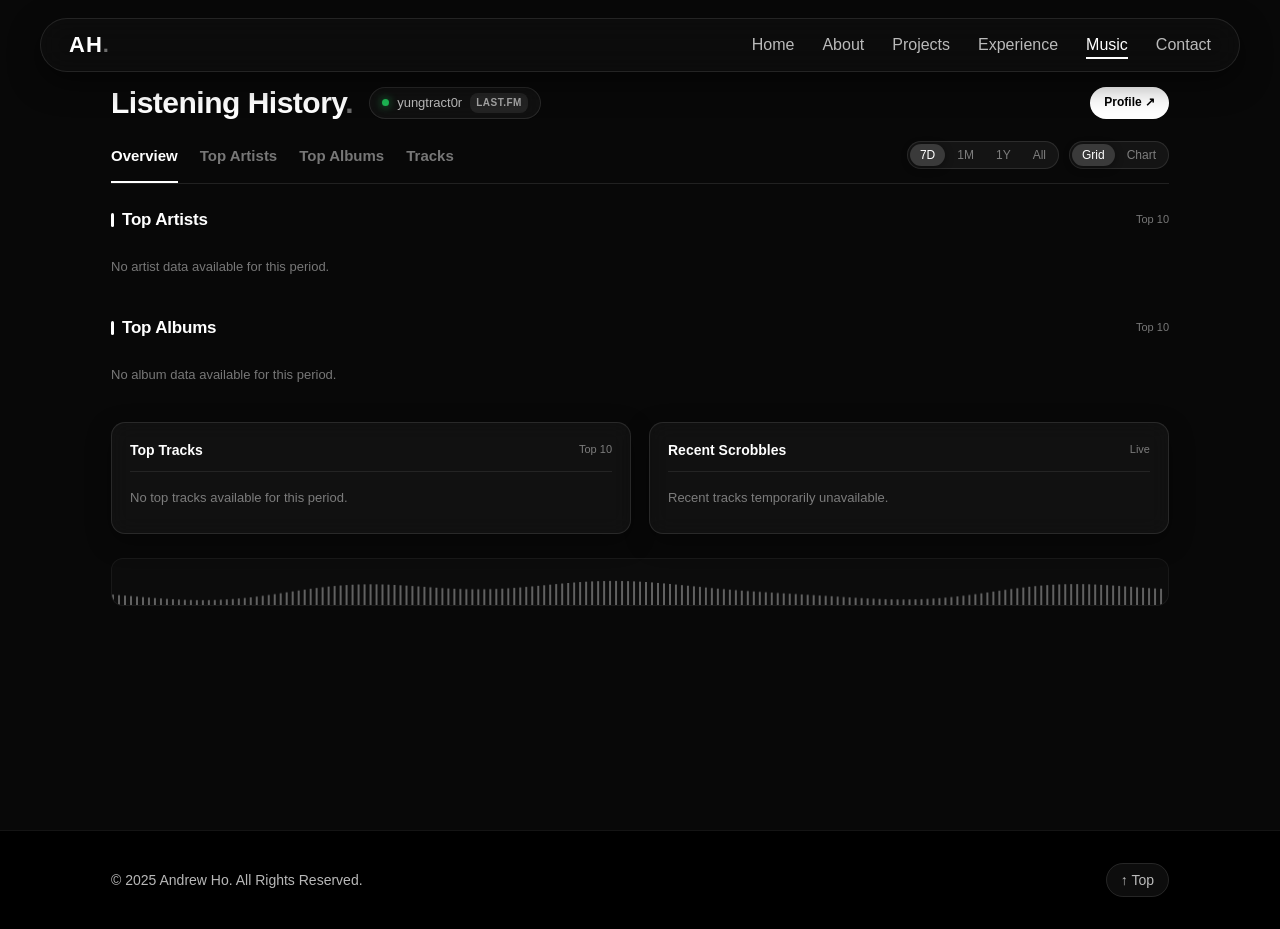
==== commit b163eb4d: "fixed last fm icon loader" ====
--- a/music.html
+++ b/music.html
@@ -10,7 +10,7 @@
 
   <body>
     <!-- ----------------------- navigation ----------------------- -->
-    <header id="header">
+    <header class="nav-header">
       <div class="container">
         <nav id="navbar">
           <a href="index.html#header" class="nav-logo">AH<span>.</span></a>
@@ -40,7 +40,7 @@
             <h1 class="music-title">Listening History<span>.</span></h1>
             <div class="music-user-pill">
               <span class="user-live-dot" title="Live scrobbling active"></span>
-              <span id="displayUsername">uniqlothug</span>
+              <span id="displayUsername">yungtract0r</span>
               <span class="user-badge-tag">Last.fm</span>
             </div>
           </div>
@@ -49,7 +49,7 @@
             <a
               class="music-btn-profile"
               id="lfmProfileBtn"
-              href="https://www.last.fm/user/uniqlothug"
+              href="https://www.last.fm/user/yungtract0r"
               target="_blank"
               rel="noopener noreferrer"
             >
@@ -144,7 +144,7 @@
                 aria-pressed="true"
                 title="Grid layout"
               >
-                ⊞ Grid
+                Grid
               </button>
               <button
                 class="view-pill"
@@ -152,7 +152,7 @@
                 aria-pressed="false"
                 title="Chart layout"
               >
-                📊 Chart
+                Chart
               </button>
             </div>
           </div>
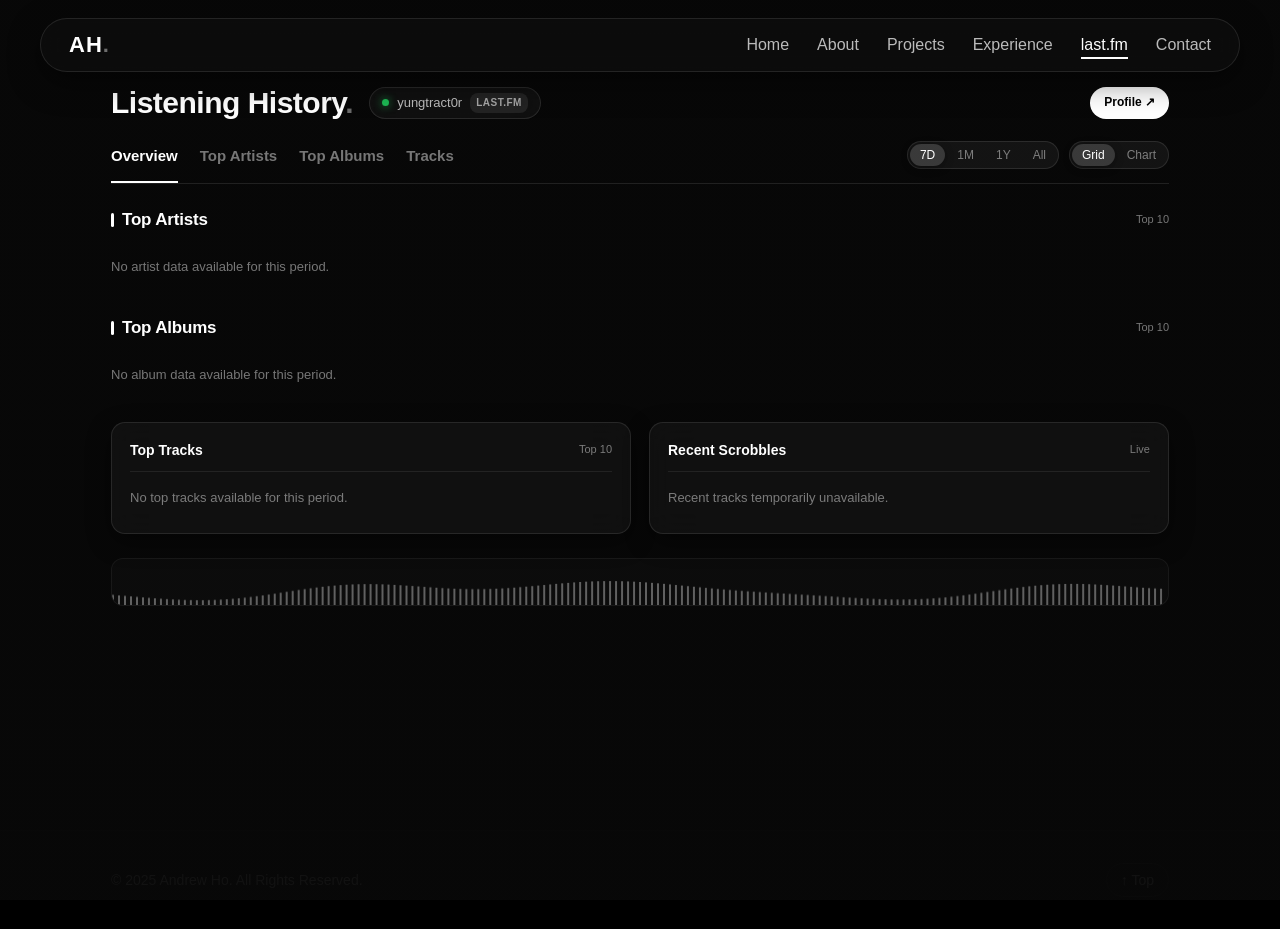
==== commit 156ed2c7: "changed font, proj desc" ====
--- a/music.html
+++ b/music.html
@@ -19,7 +19,7 @@
             <li><a href="index.html#about">About</a></li>
             <li><a href="index.html#projects">Projects</a></li>
             <li><a href="index.html#experience">Experience</a></li>
-            <li><a href="music.html" class="active">Music</a></li>
+            <li><a href="music.html" class="active">last.fm</a></li>
             <li><a href="index.html#contact">Contact</a></li>
           </ul>
           <div class="nav-toggle" id="navToggle" aria-label="Toggle navigation">
--- a/style.css
+++ b/style.css
@@ -21,7 +21,7 @@
 * {
     margin: 0;
     padding: 0;
-    font-family: 'HelveticaNeue', -apple-system, BlinkMacSystemFont, 'Segoe UI', Roboto, Helvetica, Arial, sans-serif;
+    font-family: 'Segoe UI', -apple-system, BlinkMacSystemFont, 'Segoe UI', Roboto, Helvetica, Arial, sans-serif;
     box-sizing: border-box;
 }
 
--- a/music.css
+++ b/music.css
@@ -1,7 +1,27 @@
 /* -------------------------------------------------------------
    ANDREW HO - MUSIC PAGE STYLESHEET (music.css)
    Compact Dashboard Architecture - Zero Unnecessary Scrolling
+   Theme: Projects Background (bg4.gif + fixed attachment + gradient)
    ------------------------------------------------------------- */
+
+body {
+    background-image: url(images/bg4.gif);
+    background-size: cover;
+    background-attachment: fixed;
+    background-position: center;
+    position: relative;
+    background-color: #080808;
+    min-height: 100vh;
+}
+
+body::before {
+    content: '';
+    position: fixed;
+    inset: 0;
+    background: linear-gradient(180deg, rgba(8, 8, 8, 0.92) 0%, rgba(8, 8, 8, 0.95) 100%);
+    pointer-events: none;
+    z-index: 0;
+}
 
 .music-page-section {
     padding: 85px 0 35px;
@@ -10,6 +30,11 @@
     min-height: calc(100vh - 70px);
     display: flex;
     flex-direction: column;
+}
+
+.music-page-section .container {
+    position: relative;
+    z-index: 2;
 }
 
 /* ----------------------- Compact Hero Header ----------------------- */
@@ -249,13 +274,13 @@
 }
 
 .music-card {
-    background: var(--card-bg);
+    background: rgba(18, 18, 18, 0.85);
     border: 1px solid var(--card-border);
     border-radius: 14px;
     padding: 10px;
-    backdrop-filter: blur(10px);
-    -webkit-backdrop-filter: blur(10px);
-    box-shadow: 0 6px 18px rgba(0, 0, 0, 0.35);
+    backdrop-filter: blur(14px);
+    -webkit-backdrop-filter: blur(14px);
+    box-shadow: 0 6px 18px rgba(0, 0, 0, 0.45);
     display: flex;
     flex-direction: column;
     justify-content: space-between;
@@ -268,8 +293,8 @@
 .music-card:hover {
     transform: translateY(-4px);
     border-color: var(--card-border-hover);
-    background: var(--card-bg-hover);
-    box-shadow: 0 12px 28px rgba(0, 0, 0, 0.6);
+    background: rgba(26, 26, 26, 0.92);
+    box-shadow: 0 12px 28px rgba(0, 0, 0, 0.7);
 }
 
 .music-card-img-wrap {
@@ -363,12 +388,13 @@
 
 /* ----------------------- Chart View (Horizontal Bars) ----------------------- */
 .music-chart-container {
-    background: var(--card-bg);
+    background: rgba(18, 18, 18, 0.85);
     border: 1px solid var(--card-border);
     border-radius: 14px;
     padding: 16px;
-    backdrop-filter: blur(10px);
-    box-shadow: 0 8px 24px rgba(0, 0, 0, 0.35);
+    backdrop-filter: blur(14px);
+    -webkit-backdrop-filter: blur(14px);
+    box-shadow: 0 8px 24px rgba(0, 0, 0, 0.45);
     display: flex;
     flex-direction: column;
     gap: 6px;
@@ -464,12 +490,13 @@
 }
 
 .tracks-panel-card {
-    background: var(--card-bg);
+    background: rgba(18, 18, 18, 0.85);
     border: 1px solid var(--card-border);
     border-radius: 14px;
     padding: 16px 18px;
-    backdrop-filter: blur(10px);
-    box-shadow: 0 8px 24px rgba(0, 0, 0, 0.35);
+    backdrop-filter: blur(14px);
+    -webkit-backdrop-filter: blur(14px);
+    box-shadow: 0 8px 24px rgba(0, 0, 0, 0.45);
     display: flex;
     flex-direction: column;
     gap: 4px;
@@ -521,6 +548,42 @@
     font-variant-numeric: tabular-nums;
     width: 18px;
     flex-shrink: 0;
+}
+
+.track-thumb {
+    width: 36px;
+    height: 36px;
+    border-radius: 6px;
+    overflow: hidden;
+    background: #0d0d0d;
+    border: 1px solid rgba(255, 255, 255, 0.08);
+    flex-shrink: 0;
+    display: flex;
+    align-items: center;
+    justify-content: center;
+}
+
+.track-thumb img {
+    width: 100%;
+    height: 100%;
+    object-fit: cover;
+    display: block;
+    transition: transform 0.3s ease;
+}
+
+.track-row:hover .track-thumb img {
+    transform: scale(1.08);
+}
+
+.track-thumb-placeholder {
+    width: 100%;
+    height: 100%;
+    display: flex;
+    align-items: center;
+    justify-content: center;
+    background: linear-gradient(135deg, #141414, #202020);
+    color: rgba(255, 255, 255, 0.25);
+    font-size: 13px;
 }
 
 .track-text-group {
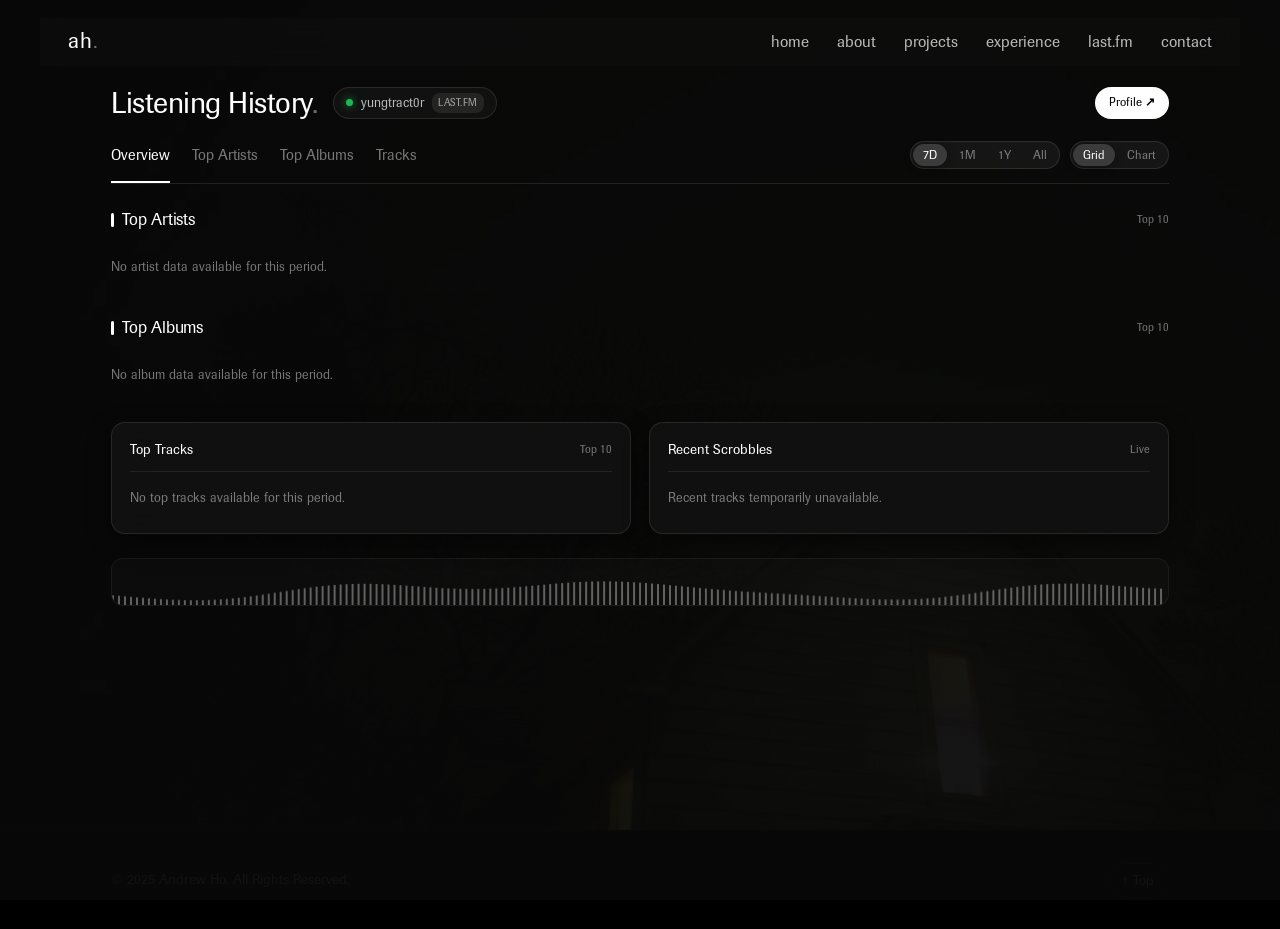
==== commit da4715c2: "changed navbar" ====
--- a/music.html
+++ b/music.html
@@ -13,14 +13,14 @@
     <header class="nav-header">
       <div class="container">
         <nav id="navbar">
-          <a href="index.html#header" class="nav-logo">AH<span>.</span></a>
+          <a href="#header" class="nav-logo">ah<span>.</span></a>
           <ul class="nav-links" id="navLinks">
-            <li><a href="index.html#header">Home</a></li>
-            <li><a href="index.html#about">About</a></li>
-            <li><a href="index.html#projects">Projects</a></li>
-            <li><a href="index.html#experience">Experience</a></li>
-            <li><a href="music.html" class="active">last.fm</a></li>
-            <li><a href="index.html#contact">Contact</a></li>
+            <li><a href="#header">home</a></li>
+            <li><a href="#about">about</a></li>
+            <li><a href="#projects">projects</a></li>
+            <li><a href="#experience">experience</a></li>
+            <li><a href="music.html">last.fm</a></li>
+            <li><a href="#contact">contact</a></li>
           </ul>
           <div class="nav-toggle" id="navToggle" aria-label="Toggle navigation">
             <span></span>
--- a/style.css
+++ b/style.css
@@ -2,6 +2,51 @@
    ANDREW HO - PORTFOLIO STYLESHEET
    Aesthetic Theme: Dark, Sleek, Cyber/Frosted Glass Minimalist
    ------------------------------------------------------------- */
+
+@font-face {
+    font-family: 'Berthold Imago';
+    src: url('fonts/Berthold%20Imago%20Book%20Regular.woff') format('woff'),
+         url('fonts/Berthold Imago Book Regular.woff') format('woff');
+    font-weight: 100 900;
+    font-style: normal;
+    font-display: swap;
+}
+
+@font-face {
+    font-family: 'Berthold Imago Book';
+    src: url('fonts/Berthold%20Imago%20Book%20Regular.woff') format('woff'),
+         url('fonts/Berthold Imago Book Regular.woff') format('woff');
+    font-weight: 100 900;
+    font-style: normal;
+    font-display: swap;
+}
+
+@font-face {
+    font-family: 'Berthold Imago Book Regular';
+    src: url('fonts/Berthold%20Imago%20Book%20Regular.woff') format('woff'),
+         url('fonts/Berthold Imago Book Regular.woff') format('woff');
+    font-weight: 100 900;
+    font-style: normal;
+    font-display: swap;
+}
+
+@font-face {
+    font-family: 'Imago Book';
+    src: url('fonts/Berthold%20Imago%20Book%20Regular.woff') format('woff'),
+         url('fonts/Berthold Imago Book Regular.woff') format('woff');
+    font-weight: 100 900;
+    font-style: normal;
+    font-display: swap;
+}
+
+@font-face {
+    font-family: 'Imago';
+    src: url('fonts/Berthold%20Imago%20Book%20Regular.woff') format('woff'),
+         url('fonts/Berthold Imago Book Regular.woff') format('woff');
+    font-weight: 100 900;
+    font-style: normal;
+    font-display: swap;
+}
 
 :root {
     --bg-primary: #080808;
@@ -18,11 +63,27 @@
     --transition-smooth: all 0.3s cubic-bezier(0.25, 0.8, 0.25, 1);
 }
 
-* {
+*,
+*::before,
+*::after {
     margin: 0;
     padding: 0;
-    font-family: 'Segoe UI', -apple-system, BlinkMacSystemFont, 'Segoe UI', Roboto, Helvetica, Arial, sans-serif;
+    font-family: 'Berthold Imago', 'Berthold Imago Book', 'Berthold Imago Book Regular', 'Imago Book', 'Imago', -apple-system, BlinkMacSystemFont, 'Segoe UI', Roboto, Helvetica, Arial, sans-serif;
     box-sizing: border-box;
+}
+
+html, body {
+    -webkit-font-smoothing: antialiased;
+    -moz-osx-font-smoothing: grayscale;
+    text-rendering: optimizeLegibility;
+}
+
+body,
+button,
+input,
+select,
+textarea {
+    font-family: 'Berthold Imago', 'Berthold Imago Book', 'Berthold Imago Book Regular', 'Imago Book', 'Imago', -apple-system, BlinkMacSystemFont, 'Segoe UI', Roboto, Helvetica, Arial, sans-serif;
 }
 
 html {
@@ -71,15 +132,15 @@
     transform: translateX(-50%);
     width: calc(100% - 40px);
     max-width: 1200px;
-    height: 54px;
+    height: 48px;
     padding: 0 28px;
     background: var(--glass-nav-bg);
     backdrop-filter: blur(14px);
     -webkit-backdrop-filter: blur(14px);
-    border: 1px solid var(--card-border);
-    border-radius: 36px;
+    /* border: 1px solid var(--card-border); */
+    /* border-radius: 36px; */
     z-index: 999;
-    box-shadow: 0 10px 30px rgba(0, 0, 0, 0.5);
+    /* box-shadow: 0 10px 30px rgba(0, 0, 0, 0.5); */
     transition: var(--transition-smooth);
 }
 
@@ -166,7 +227,7 @@
 #header {
     width: 100%;
     min-height: 100vh;
-    background-image: url(images/bg4.gif);
+    background-image: url(images/American\ football\ house.jpg);
     background-size: cover;
     background-attachment: fixed;
     background-position: center;
@@ -190,6 +251,11 @@
     position: relative;
     z-index: 2;
     padding-top: 60px;
+    display: flex;
+    flex-direction: column;
+    align-items: flex-end;
+    text-align: right;
+    margin-left: auto;
 }
 
 .header-text {
@@ -199,12 +265,13 @@
     letter-spacing: -1px;
     line-height: 1.1;
     cursor: default;
+    text-align: right;
 }
 
 .header-text span {
     font-size: 82px;
     color: #ffffff;
-    text-shadow: 0 0 20px rgba(255, 255, 255, 0.25);
+    text-shadow: 0 0 0px rgba(255, 255, 255, 0.25);
 }
 
 .location {
@@ -212,6 +279,7 @@
     color: var(--text-secondary);
     display: flex;
     align-items: center;
+    justify-content: flex-end;
     gap: 8px;
     margin: 14px 0 10px 0;
     font-weight: 400;
@@ -226,20 +294,23 @@
 .header-text2 {
     width: fit-content;
     font-size: 32px;
-    color: var(--text-secondary);
+    color: #ffffff;
     cursor: default;
     font-weight: 300;
     letter-spacing: 0.5px;
+    text-align: right;
 }
 
 /* Hero Social Icons */
 .icons {
-    margin-top: 36px;
+    margin-top: 16px;
+    width: 100%;
 }
 
 .icons ul {
     display: flex;
-    gap: 24px;
+    justify-content: flex-end;
+    gap: 12px;
     list-style: none;
     padding: 0;
 }
@@ -254,8 +325,8 @@
 }
 
 .icons img {
-    width: 44px;
-    height: 44px;
+    width: 22px;
+    height: 22px;
     display: block;
     transition: var(--transition-smooth);
     filter: drop-shadow(0 2px 8px rgba(0, 0, 0, 0.4));
@@ -264,8 +335,8 @@
 .icons ul li a:hover {
     background: rgba(255, 255, 255, 0.15);
     border-color: rgba(255, 255, 255, 0.35);
-    transform: translateY(-4px) scale(1.1);
-    box-shadow: 0 8px 24px rgba(255, 255, 255, 0.1);
+    transform: translateY(-2px) scale(1.1);
+    /* box-shadow: 0 8px 24px rgba(255, 255, 255, 0.1); */
 }
 
 /* ----------------------- Shared Section Titles ----------------------- */
@@ -469,7 +540,7 @@
 
 /* ----------------------- Projects Section ----------------------- */
 #projects {
-    background-image: url(images/bg4.gif);
+    background-image: url(images/American\ football\ house.jpg);
     background-size: cover;
     background-attachment: fixed;
     background-position: center;
--- a/music.css
+++ b/music.css
@@ -4,8 +4,9 @@
    Theme: Projects Background (bg4.gif + fixed attachment + gradient)
    ------------------------------------------------------------- */
 
+
 body {
-    background-image: url(images/bg4.gif);
+    background-image: url(images/American\ football\ house.jpg);
     background-size: cover;
     background-attachment: fixed;
     background-position: center;
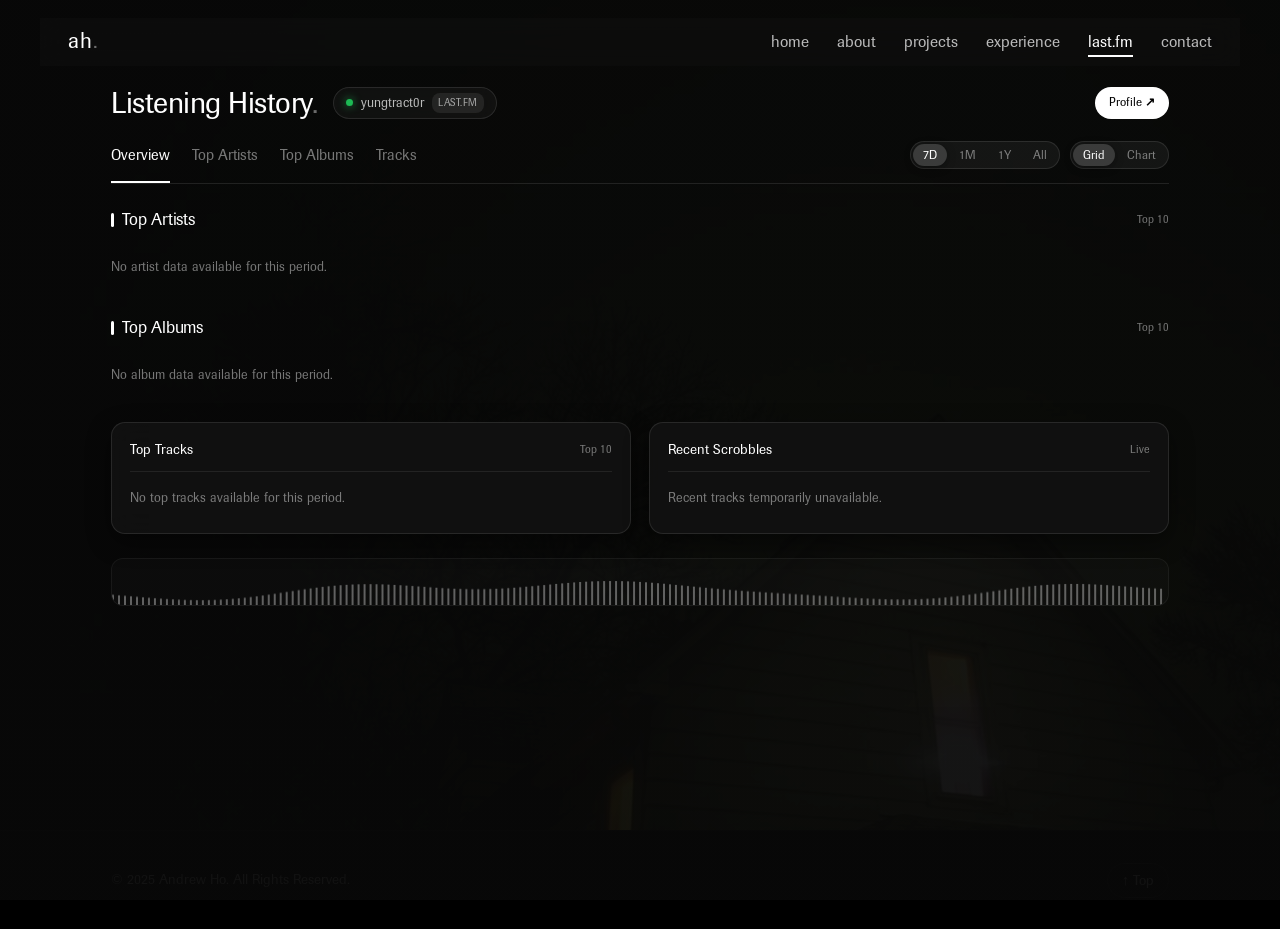
==== commit 57f37748: "navbar" ====
--- a/music.html
+++ b/music.html
@@ -13,14 +13,14 @@
     <header class="nav-header">
       <div class="container">
         <nav id="navbar">
-          <a href="#header" class="nav-logo">ah<span>.</span></a>
+          <a href="index.html#header" class="nav-logo">ah<span>.</span></a>
           <ul class="nav-links" id="navLinks">
-            <li><a href="#header">home</a></li>
-            <li><a href="#about">about</a></li>
-            <li><a href="#projects">projects</a></li>
-            <li><a href="#experience">experience</a></li>
-            <li><a href="music.html">last.fm</a></li>
-            <li><a href="#contact">contact</a></li>
+            <li><a href="index.html#header">home</a></li>
+            <li><a href="index.html#about">about</a></li>
+            <li><a href="index.html#projects">projects</a></li>
+            <li><a href="index.html#experience">experience</a></li>
+            <li><a href="music.html" class="active">last.fm</a></li>
+            <li><a href="index.html#contact">contact</a></li>
           </ul>
           <div class="nav-toggle" id="navToggle" aria-label="Toggle navigation">
             <span></span>
--- a/style.css
+++ b/style.css
@@ -319,14 +319,14 @@
     display: inline-block;
     padding: 10px;
     background: rgba(255, 255, 255, 0.05);
-    border: 1px solid rgba(255, 255, 255, 0.1);
+    /* border: 1px solid rgba(255, 255, 255, 0.1); */
     border-radius: 50%;
     transition: var(--transition-smooth);
 }
 
 .icons img {
-    width: 22px;
-    height: 22px;
+    width: 30px;
+    height: 30px;
     display: block;
     transition: var(--transition-smooth);
     filter: drop-shadow(0 2px 8px rgba(0, 0, 0, 0.4));
